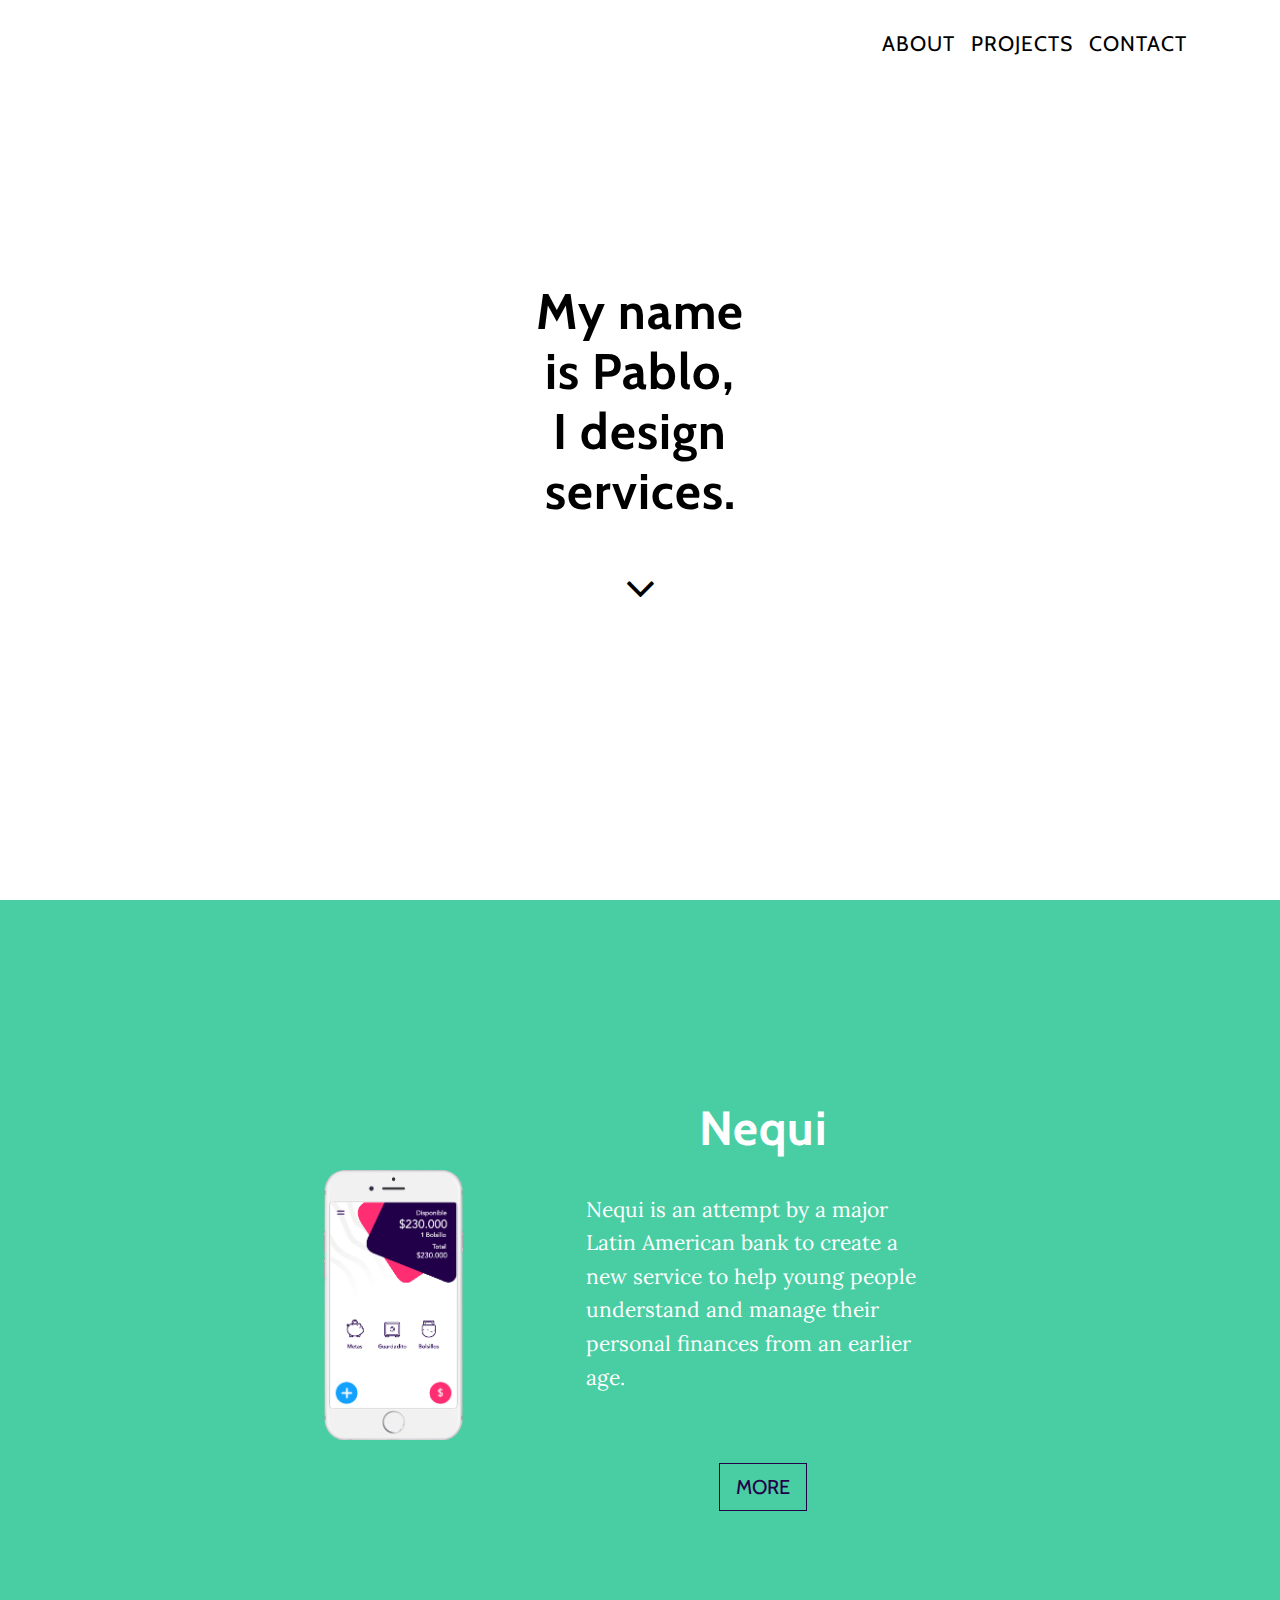
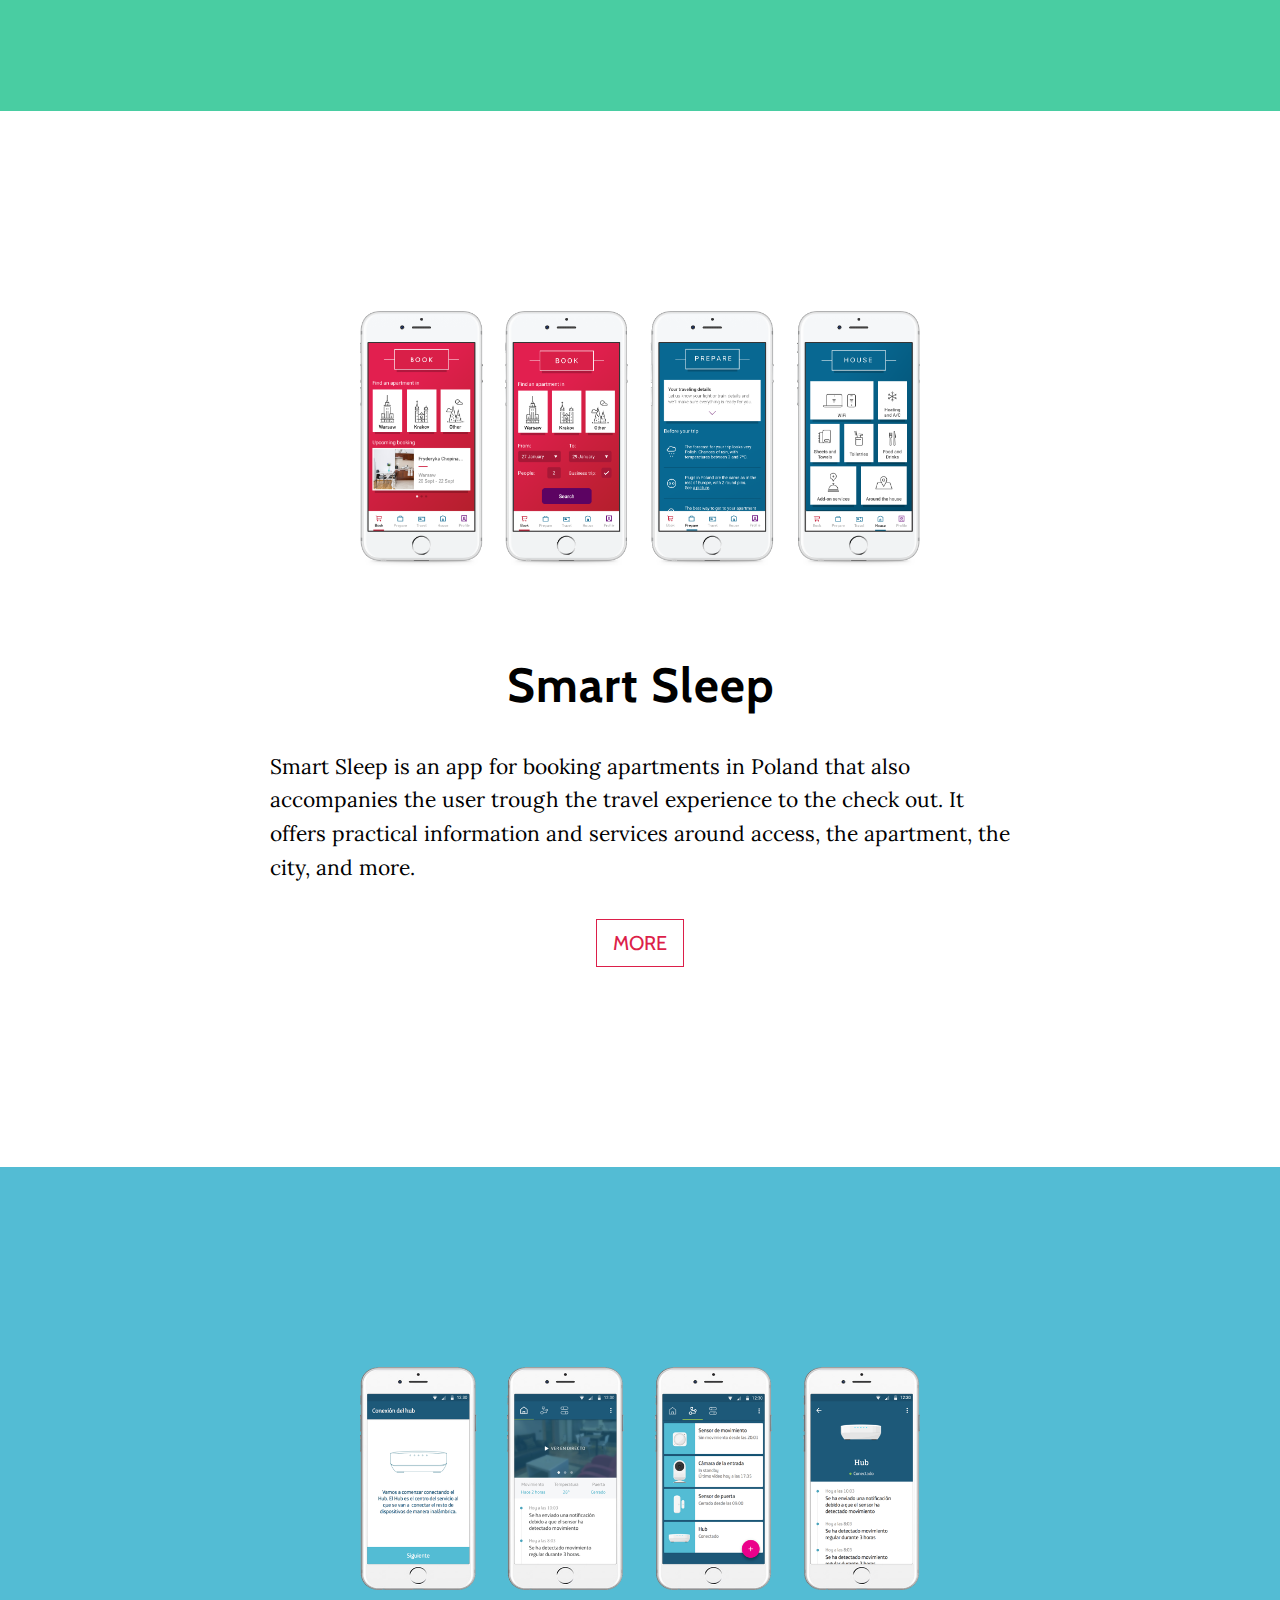
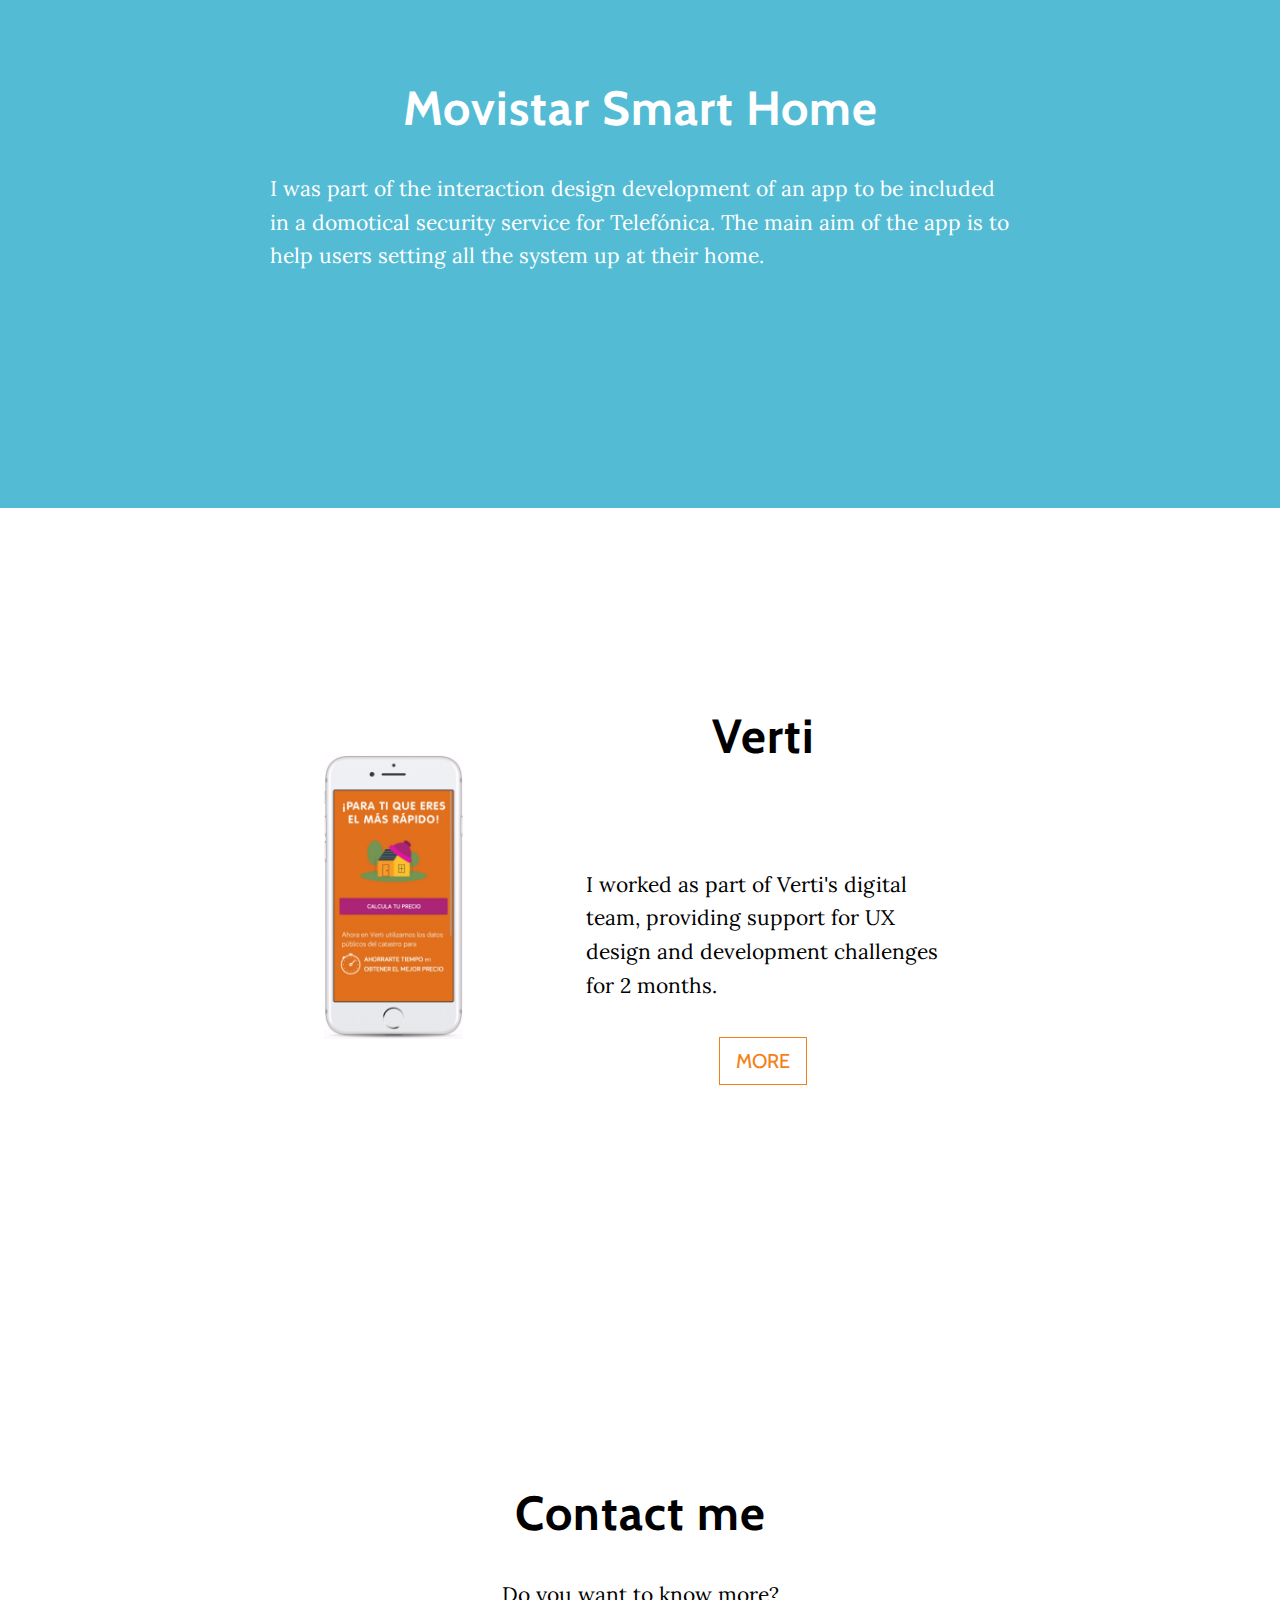
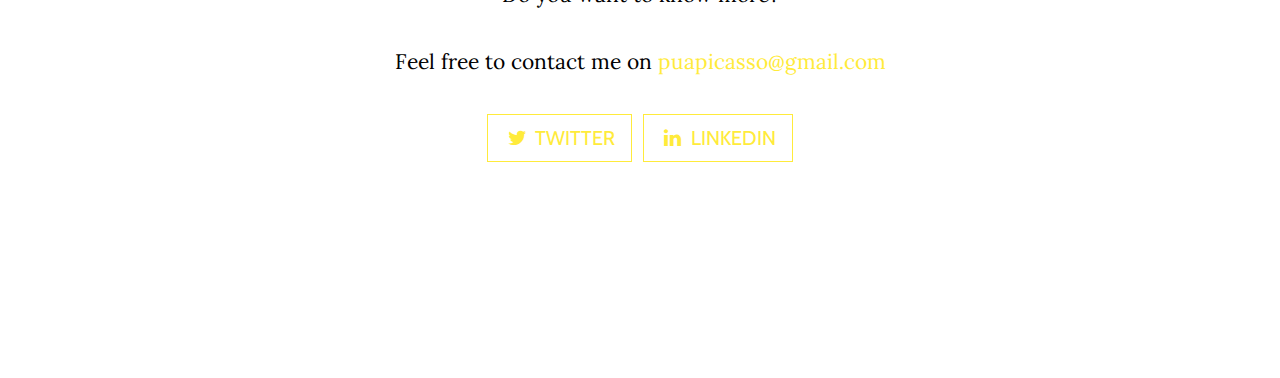
==== index.html @ 2edd3dab "changes" ====
<!DOCTYPE html>
<html lang="en">

<head>
    <meta charset="utf-8">
    <meta name="viewport" content="width=device-width, initial-scale=1, shrink-to-fit=no">
    <meta name="author" content="">
    <title>Pablo Alvarez Porfolio</title>
    <meta name="description" content="Ux designer based in London">
    <meta property="og:image" content="img/meeting-poland.jpg"/>
    <meta property="og:image:secure_url" content="img/meeting-poland.jpg" />
    <!-- <description>Ux designer based in London</description> -->
    <!-- Bootstrap core CSS -->
    <link href="vendor/bootstrap/css/bootstrap.min.css" rel="stylesheet">
    <!-- Custom fonts for this template -->
    <link href="vendor/font-awesome/css/font-awesome.min.css" rel="stylesheet" type="text/css">
    <link href="https://fonts.googleapis.com/css?family=Lora:400,700,400italic,700italic" rel="stylesheet" type="text/css">
    <link href='https://fonts.googleapis.com/css?family=Cabin:700' rel='stylesheet' type='text/css'>
    <!-- Custom styles for this template -->
    <link href="css/grayscale.css" rel="stylesheet">
</head>

<body id="page-top">
    <!-- Navigation -->
    <nav class="navbar navbar-expand-lg navbar-light" id="mainNav">
        <div class="container">
            <a class="navbar-brand js-scroll-trigger" href="#page-top"></a>
            <button class="navbar-toggler navbar-toggler-right non-focus-border" type="button" data-toggle="collapse" data-target="#navbarResponsive" aria-controls="navbarResponsive" aria-expanded="false" aria-label="Toggle navigation">
                <i class="fa fa-bars"></i>
            </button>
            <div class="collapse navbar-collapse" id="navbarResponsive">
                <ul class="navbar-nav ml-auto">
                    <li class="nav-item">
                        <a class="nav-link js-scroll-trigger" href="#intro">About</a>
                    </li>
                    <li class="nav-item">
                        <a class="nav-link js-scroll-trigger" href="#nequi">Projects</a>
                    </li>
                    <li class="nav-item">
                        <a class="nav-link js-scroll-trigger" href="#contact">Contact</a>
                    </li>
                </ul>
            </div>
        </div>
    </nav>
    <!-- Intro Header -->
    <header class="masthead" id="intro">
        <div class="intro-body">
            <div class="container">
                <div class="row pabloalvarez">
                    <h1 style="display: none">Pablo Alvarez Picasso</h1>
                    <img style="display: none" src="img/meeting-poland.jpg">
                    
                    
                    <div id="intro-text" class="col-lg-8 mx-auto">
                        <!-- <h4 class="brand-heading">Pablo Álvarez</h4> -->
                        <h1 class="intro-text">My name<br>is Pablo,<br>I design<br><span id="change-word">services</span>.</h1>
                        <a href="#nequi" class="btn non-focus-border js-scroll-trigger">
                <i class="fa fa-3x fa-angle-down animated btn-down btn-circle"></i>
              </a>
                    </div>
                </div>
            </div>
        </div>
    </header>
    <!-- About Section -->
    <!-- <section id="about" class="content-section text-center">
        <div class="container">
            <div class="row">
                <div class="col-lg-8 mx-auto">
                    <h2>About me</h2>
                    <p>I am a UX designer, in recent years I have been involved in service and digital design projects about money, insurance, healthcare among other aspects of peoples life.<br><br>I am currently looking for a design or research team to join.</p>
                </div>
            </div>
        </div>
    </section> -->
    
    <!-- Nequi Section -->
    <section id="nequi" class="project-section content-section text-center">
        <div class="container">
            <div class="col-lg-8 mx-auto">
                <div class="row">
                    <div id="section-gif" class="col-md-4">
                        <img src="img/nequi.gif" class="img-responsive img-home img-home-section2" width="100%">
                    </div>
                    <!-- <iframe width="560" height="315" src="https://www.youtube.com/embed/nKqCH7sW_gA" frameborder="0" allowfullscreen></iframe> -->
                    <div class="col-md-8">
                        <div id="section-text">
                            <h2>Nequi</h2>
                            <p>Nequi is an attempt by a major Latin American bank to create a new service to help young people understand and manage their personal finances from an earlier age.
                                <br>
                                <br>

                              </p>
                            <a href="/nequi.html" target="_self" class="btn btn-default nequi btn-lg">More</a>
                            <!-- <a href="http://wiprodigital.com/2017/05/11/interview-with-designit-nequi-a-unique-colombian-offering/" target="_blank" class="btn btn-default nequi btn-lg">More</a> -->
                            
                        </div>
                    </div>
                </div>
            </div>
        </div>
    </section>

    <!-- Poland Section -->
    <section id="white-section" class="project-section content-section text-center">
        <div class="container">
            <div class="col-lg-8 mx-auto">
                <!-- <iframe src="https://marvelapp.com/g4g81d?emb=1"  allowTransparency="true" frameborder="0"></iframe> -->
                <div class="row">
                    <div id="iphones" class="col-xs-12">
                        <img src="img/poland.png" class="img-responsive img-home img-home-section2" width="100%">
                    </div>
                    <div class="col-xs-12">
                        <div id="bth-text">
                            <h2>Smart Sleep</h2>
                            <p>Smart Sleep is an app for booking apartments in Poland that also accompanies the user trough the travel experience to the check out. It offers practical information and services around access, the apartment, the city, and more.<br></p>
                            <!-- <a href="http://startbootstrap.com/template-overviews/grayscale/" class="btn btn-default ballth btn-lg">More</a> -->
                            <a href="/smartsleep.html" target="_self" class="btn btn-default white-section btn-lg">More</a>
                        </div>
                    </div>
                </div>
            </div>
        </div>
    </section>

    <!-- Connected Home Section -->
    <section id="connected" class="project-section content-section text-center">
        <div class="container">
            <div class="col-lg-8 mx-auto">
                <!-- <iframe src="https://marvelapp.com/g4g81d?emb=1"  allowTransparency="true" frameborder="0"></iframe> -->
                <div class="row">
                    <div id="iphones" class="col-xs-12">
                        <img src="img/connected.png" class="img-responsive img-home img-home-section2" width="100%">
                    </div>
                    <div class="col-xs-12">
                        <div id="bth-text">
                            <h2>Movistar Smart Home</h2>
                            <p>I was part of the interaction design development of an app to be included in a domotical security service for Telefónica. The main aim of the app is to help users setting all the system up at their home.<br></p>
                            <!-- <a href="http://startbootstrap.com/template-overviews/grayscale/" class="btn btn-default ballth btn-lg">More</a> -->
                            <!-- <a href="/smarthome.html" target="_self" class="btn btn-default white-section btn-lg">More</a> -->
                        </div>
                    </div>
                </div>
            </div>
        </div>
    </section>

    
    
    <!-- Verti Section -->
    <section id="white-section" class="project-section content-section text-center">
        <div class="container">
            <div class="col-lg-8 mx-auto">
                <!-- <iframe src="https://marvelapp.com/g4g81d?emb=1"  allowTransparency="true" frameborder="0"></iframe> -->
                <div class="row">
                    <div id="section-gif" class="col-md-4">
                        <img src="img/verti.gif" class="img-responsive img-home img-home-section2" width="100%">
                    </div>
                    <div class="col-md-8">
                        <div id="section-text">
                            <h2>Verti</h2>
                            <p> 
                                <br>
                                <br>I worked as part of Verti's digital team, providing support for UX design and development challenges for 2 months.</p>
                            <a href="/verti.html" target="_self" class="btn btn-default btn-lg verti">More</a>
                        </div>
                    </div>
                </div>
            </div>
        </div>
    </section>

    <!-- BTH Section -->
    <!-- <section id="ballth" class="project-section content-section text-center">
        <div class="container">
            <div class="col-lg-8 mx-auto">
                <div class="row">
                    <div id="ipad" class="col-xs-12">
                        <img src="img/ipad.png" class="img-responsive img-home img-home-section2" width="100%">
                    </div>
                    <div class="col-xs-12">
                        <div id="bth-text">
                            <h2>Ball Theory</h2>
                            <p>Ball Theory is a basketball research community that focuses on the social and mental aspects and explores ways of engaging with new perspectives of the game.</p>
                            <a href="https://pabloalvarezpicasso.github.io/BallTheory/" target="_blank" class="btn btn-default ballth btn-lg">More</a>
                        </div>
                    </div>
                </div>
            </div>
        </div>
    </section> -->

    <!-- Contact Section -->
    <section id="contact" class="content-section text-center">
        <div class="container">
            <div class="row">
                <div class="col-lg-8 mx-auto">
                    <h2>Contact me</h2>
                    <p style="text-align: center">Do you want to know more?<br><br>Feel free to contact me on
                        <a href="mailto:puapicasso@gmail.com?Subject=Hello">puapicasso@gmail.com</a></p>
                    <ul class="list-inline banner-social-buttons">
                        <li class="list-inline-item">
                            <a href="https://twitter.com/puapicasso" class="btn btn-default btn-lg">
                  <i class="fa fa-twitter fa-fw"></i>
                  <span class="network-name">Twitter</span>
                </a>
                        </li>
                        <li class="list-inline-item">
                            <a href="https://www.linkedin.com/in/pabloalvarezpicasso/" class="btn btn-default btn-lg">
                  <i class="fa fa-linkedin fa-fw"></i>
                  <span class="network-name">Linkedin</span>
                </a>
                        </li>
                    </ul>
                </div>
            </div>
        </div>
    </section>
    <!-- Footer -->
    <!-- Bootstrap core JavaScript -->
    <script src="vendor/jquery/jquery.min.js"></script>
    <script src="vendor/bootstrap/js/bootstrap.bundle.min.js"></script>
    <!-- Plugin JavaScript -->
    <script src="vendor/jquery-easing/jquery.easing.min.js"></script>
    <!-- Custom scripts for this template -->
    <script src="js/grayscale.js"></script>
</body>

</html>
---- css/grayscale.css ----
/*!
 * Start Bootstrap - Grayscale v4.0.0-beta.2 (https://startbootstrap.com/template-overviews/grayscale)
 * Copyright 2013-2017 Start Bootstrap
 * Licensed under MIT (https://github.com/BlackrockDigital/startbootstrap-grayscale/blob/master/LICENSE)
 */
    /*index*/
    /*  a {
  -webkit-transition: all 0.2s ease-in-out;
  -moz-transition: all 0.2s ease-in-out;
  transition: all 0.2s ease-in-out;
  color: #ffeb3b; }
  a:focus, a:hover {
    text-decoration: none;
    color: #fbc02d; }
*/

    body {
        font-family: 'Lora', 'Helvetica Neue', Helvetica, Arial, sans-serif;
        position: relative;
        width: 100%;
        height: 100%;
        color: black;
        background-color: white;
        font-size: 21px;
    }

    html {
        width: 100%;
        height: 100%;
    }

    h1,
    h2,
    h3,
    h4,
    h5,
    h6 {
        font-family: 'Cabin', 'Helvetica Neue', Helvetica, Arial, sans-serif;
        font-weight: 700;
        margin: 0 0 35px;
        letter-spacing: 1px;
        /* text-transform: uppercase; */
    }

    h2 {
        font-size: 3rem;
    }
    h3 {
        font-size: 2.25rem;
    }

    p {
        font-size: 21px;
        line-height: 1.5;
        margin: 0 0 25px;
        text-align: left;
    }

    figcaption{
        font-size: 1rem;
    }

    @media (min-width: 768px) {
        p {
            font-size: 21px;
            line-height: 1.6;
            margin: 0 0 35px;
        }
    }

    a {
        -webkit-transition: all 0.2s ease-in-out;
        -moz-transition: all 0.2s ease-in-out;
        transition: all 0.2s ease-in-out;
        color: #ffeb3b;
    }

    a:focus,
    a:hover {
        text-decoration: underline;
        color: #ffeb3b;
    }

    #mainNav {
        overflow: hidden;
        position: fixed;
        width: 100%;
        z-index: 999;
        font-family: 'Cabin', 'Helvetica Neue', Helvetica, Arial, sans-serif;
        margin-bottom: 0;
        text-transform: uppercase;
        /* border-bottom: 1px solid rgba(255, 255, 255, 0.3); */
        background-color: white;
    }

    #mainNav .navbar-toggler {
        font-size: 14px;
        padding: 11px;
        color: black;
        border: none;
    }

    #mainNav .navbar-brand {
        font-weight: 700;
    }

    #mainNav a {
        color: black;
    }

    #mainNav .navbar-nav .nav-item {
        -webkit-transition: background 0.3s ease-in-out;
        -moz-transition: background 0.3s ease-in-out;
        transition: background 0.3s ease-in-out;
    }

    #mainNav .navbar-nav .nav-item:hover {
        color: fade(white, 80%);
        outline: none;
        background-color: transparent;
    }

    #mainNav .navbar-nav .nav-item:active,
    #mainNav .navbar-nav .nav-item:focus {
        outline: none;
        background-color: transparent;
    }

    @media (min-width: 992px) {
        #mainNav {
            padding-top: 20px;
            padding-bottom: 20px;
            -webkit-transition: background 0.3s ease-in-out, padding-top 0.3s ease-in-out, padding-bottom 0.3s;
            -moz-transition: background 0.3s ease-in-out, padding-top 0.3s ease-in-out, padding-bottom 0.3s;
            transition: background 0.3s ease-in-out, padding-top 0.3s ease-in-out, padding-bottom 0.3s;
            letter-spacing: 1px;
            border-bottom: none;
            background: white;
        }
        #mainNav.navbar-shrink {
            padding-top: 10px;
            padding-bottom: 10px;
            /* border-bottom: 1px solid rgba(255, 255, 255, 0.3); */
            background: white;
        }
        #mainNav .nav-link.active {
            outline: none;
            /* background-color: rgba(255, 255, 255, 0.3); */
            border-bottom: 6px solid rgba(255, 255, 255, 0.3);
            
        }
        /* #mainNav .nav-link.active:hover {
            color: white;
        } */
    }

    .masthead {
        display: table;
        width: 100%;
        height: auto;
        padding: 200px 0;
        text-align: center;
        color: black;
        /* background: url("../img/post-it-pablo.png") no-repeat bottom center scroll;
        -webkit-filter: grayscale(100%) ;
        filter:  grayscale(100%) ; */
        /* background-color: #1c1c1c; */
        -webkit-background-size: cover;
        -moz-background-size: cover;
        -o-background-size: cover;
        background-size: cover;
    }
    /* */

    .masthead .intro-body {
        display: table-cell;
        vertical-align: middle;
    }

    .masthead .intro-body .brand-heading {
        font-size: 50px;
    }

    .masthead .intro-body .intro-text {
        font-size: 18px;
    }

    @media (min-width: 768px) {
        .masthead {
            height: 100%;
            padding: 0;
        }
        .masthead .intro-body .brand-heading {
            font-size: 50px;
        }
        .masthead .intro-body .intro-text {
            font-size: 50px;
        }
    }



    .btn-down {
        color: black;
    }

    .btn-down:focus,
    .btn-down:hover {
        color: black;
        outline: none;
        /*background: rgba(255, 255, 255, 0.1);*/
    }

    .non-focus-border:focus,
    .non-focus-border:hover {
        outline: none;
        box-shadow: none;
    }
    /*home*/

    .pabloalvarez {
        margin-top: auto;
        margin-bottom: auto;
    }

    .content-section {
        padding-top: 150px;
        padding-bottom: 150px;
    }

    .project-section {
        z-index: 9999;
        color: white;
        /*background: url("../img/downloads-bg.jpg") no-repeat center center scroll;*/
        background-color: #fff;
        -webkit-background-size: cover;
        -moz-background-size: cover;
        -o-background-size: cover;
        background-size: cover;
    }



    /*nequi*/

    #nequi {
        background-color: #49cda2;
    }

    #section-gif {
        /*width: 30%;*/
        vertical-align: middle;
        margin-top: auto;
        margin-bottom: auto;
        padding-right: 6vh;
        padding-left: 6vh;
    }

    #section-gif .img {
        vertical-align: middle;
    }

    #section-text {
        /*    margin: 20px;*/
        vertical-align: middle;
        margin-top: auto;
        margin-bottom: auto;
        padding-right: 6vh;
        padding-left: 6vh;
    }
    /*verti*/

    #verti {
        background-color: #fff;
        color: #000;
    }
    /*white*/
    #white-section {
        background-color: #fff;
        color: #000;
    }
    /* ballth*/

    #ballth {
        background-color: #FAFAFA;
        color: #000;
    }

    #ipad {
        margin: 10vh;
        margin-top: 0;
        background: url("../img/bth.gif") no-repeat bottom center scroll;
        background-size: 82%;
        background-position: center;
        /*background top: -40px;*/
        /*background-color: #003366;*/
    }

    #iphones {
        margin: 10vh;
        margin-top: 0;
        /*  background-color: #003366;
*/
    }
    /*connected home*/

    #connected {
        background-color: #53BCD4;
        color: #fff;
    }

    @media (min-width: 992px) {
        .content-section {
            padding-top: 200px;
            padding-bottom: 200px;
        }
    }

    .btn {
        font-family: 'Cabin', 'Helvetica Neue', Helvetica, Arial, sans-serif;
        font-weight: 400;
        -webkit-transition: all 0.3s ease-in-out;
        -moz-transition: all 0.3s ease-in-out;
        transition: all 0.3s ease-in-out;
        text-transform: uppercase;
        border-radius: 0;
    }

    .btn-default {
        color: #ffeb3b;
        border: 1px solid #ffeb3b;
        background-color: transparent;
    }

    .btn-default:focus,
    .btn-default:hover {
        /*outline:0;*/
        outline: none;
        color: black;
        border: 1px solid #ffeb3b;
        /*outline: none;*/
        background-color: #ffeb3b;
    }
/************/
    .nequi {
        color: #210049;
        border: 1px solid #210049;
        background-color: #210049;
        background-color: transparent;
    }

    .nequi:focus,
    .nequi:hover {
        color: #49cda2;
        border: 1px solid #210049;
        /*outline: none;*/
        background-color: #210049;
        /*box-shadow: none;*/
    }
/************/
    .white-section {
        color: #DC1F4A;
        border: 1px solid #DC1F4A;
        background-color: #DC1F4A;
        background-color: transparent;
    }

    .white-section:focus,
    .white-section:hover {
        color: #fff;
        border: 1px solid #DC1F4A;
        /*outline: none;*/
        background-color: #DC1F4A;
        /*box-shadow: none;*/
    }
/************/
    .verti {
        color: #f57f17;
        border: 1px solid #f57f17;
        background-color: #f57f17;
        background-color: transparent;
    }

    .verti:focus,
    .verti:hover {
        color: #fff;
        border: 1px solid #f57f17;
        /*outline: none;*/
        background-color: #f57f17;
        /*box-shadow: none;*/
    }
/************/
    .ballth {
        color: #29B6F6;
        border: 1px solid #29B6F6;
        background-color: #29B6F6;
        background-color: transparent;
    }

    .ballth:focus,
    .ballth:hover {
        color: #fff;
        border: 1px solid #29B6F6;
        /*outline: none;*/
        background-color: #29B6F6;
        /*box-shadow: none;*/
    }



    iframe {
        margin: 40px;
    }

    ul.banner-social-buttons {
        margin-top: 0;
    }

    @media (max-width: 1199px) {
        ul.banner-social-buttons {
            margin-top: 15px;
        }
    }

    @media (max-width: 767px) {
        ul.banner-social-buttons li {
            display: block;
            margin-bottom: 20px;
            padding: 0;
        }
        ul.banner-social-buttons li:last-child {
            margin-bottom: 0;
        }
    }

    footer {
        padding: 50px 0;
    }

    footer p {
        font-size: 14px;
        margin: 0;
    }

     ::-moz-selection {
        background: #fcfcfc;
        background: rgba(255, 255, 255, 0.2);
        text-shadow: none;
    }

     ::selection {
        background: #fcfcfc;
        background: rgba(255, 255, 255, 0.2);
        text-shadow: none;
    }

    img::selection {
        background: transparent;
    }

    img::-moz-selection {
        background: transparent;
    }

    body {
        -webkit-tap-highlight-color: rgba(255, 255, 255, 0.2);
    }


    /*change-word*/
    /* #change-word {
        font-size: 30px;
    } */

    /* .pabloalvarez{
        width: 650px;
        text-align: left;
    } */
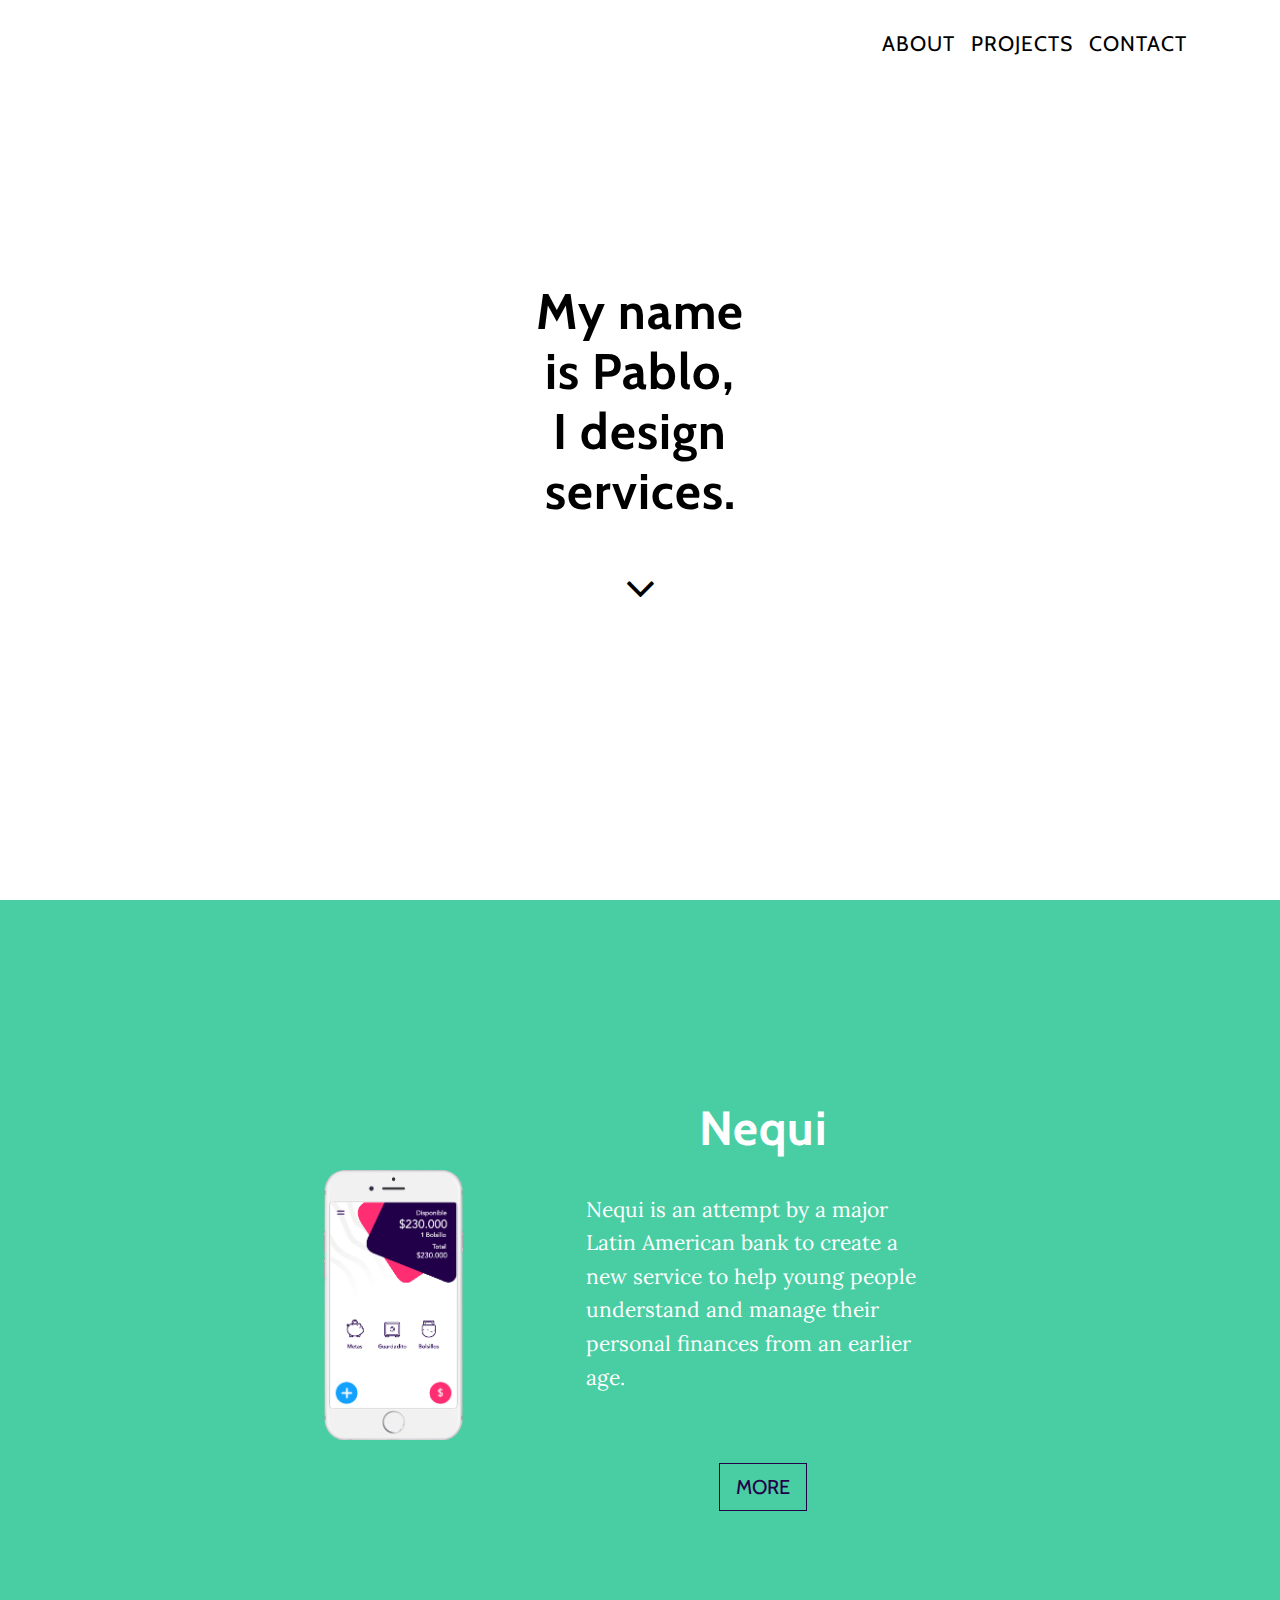
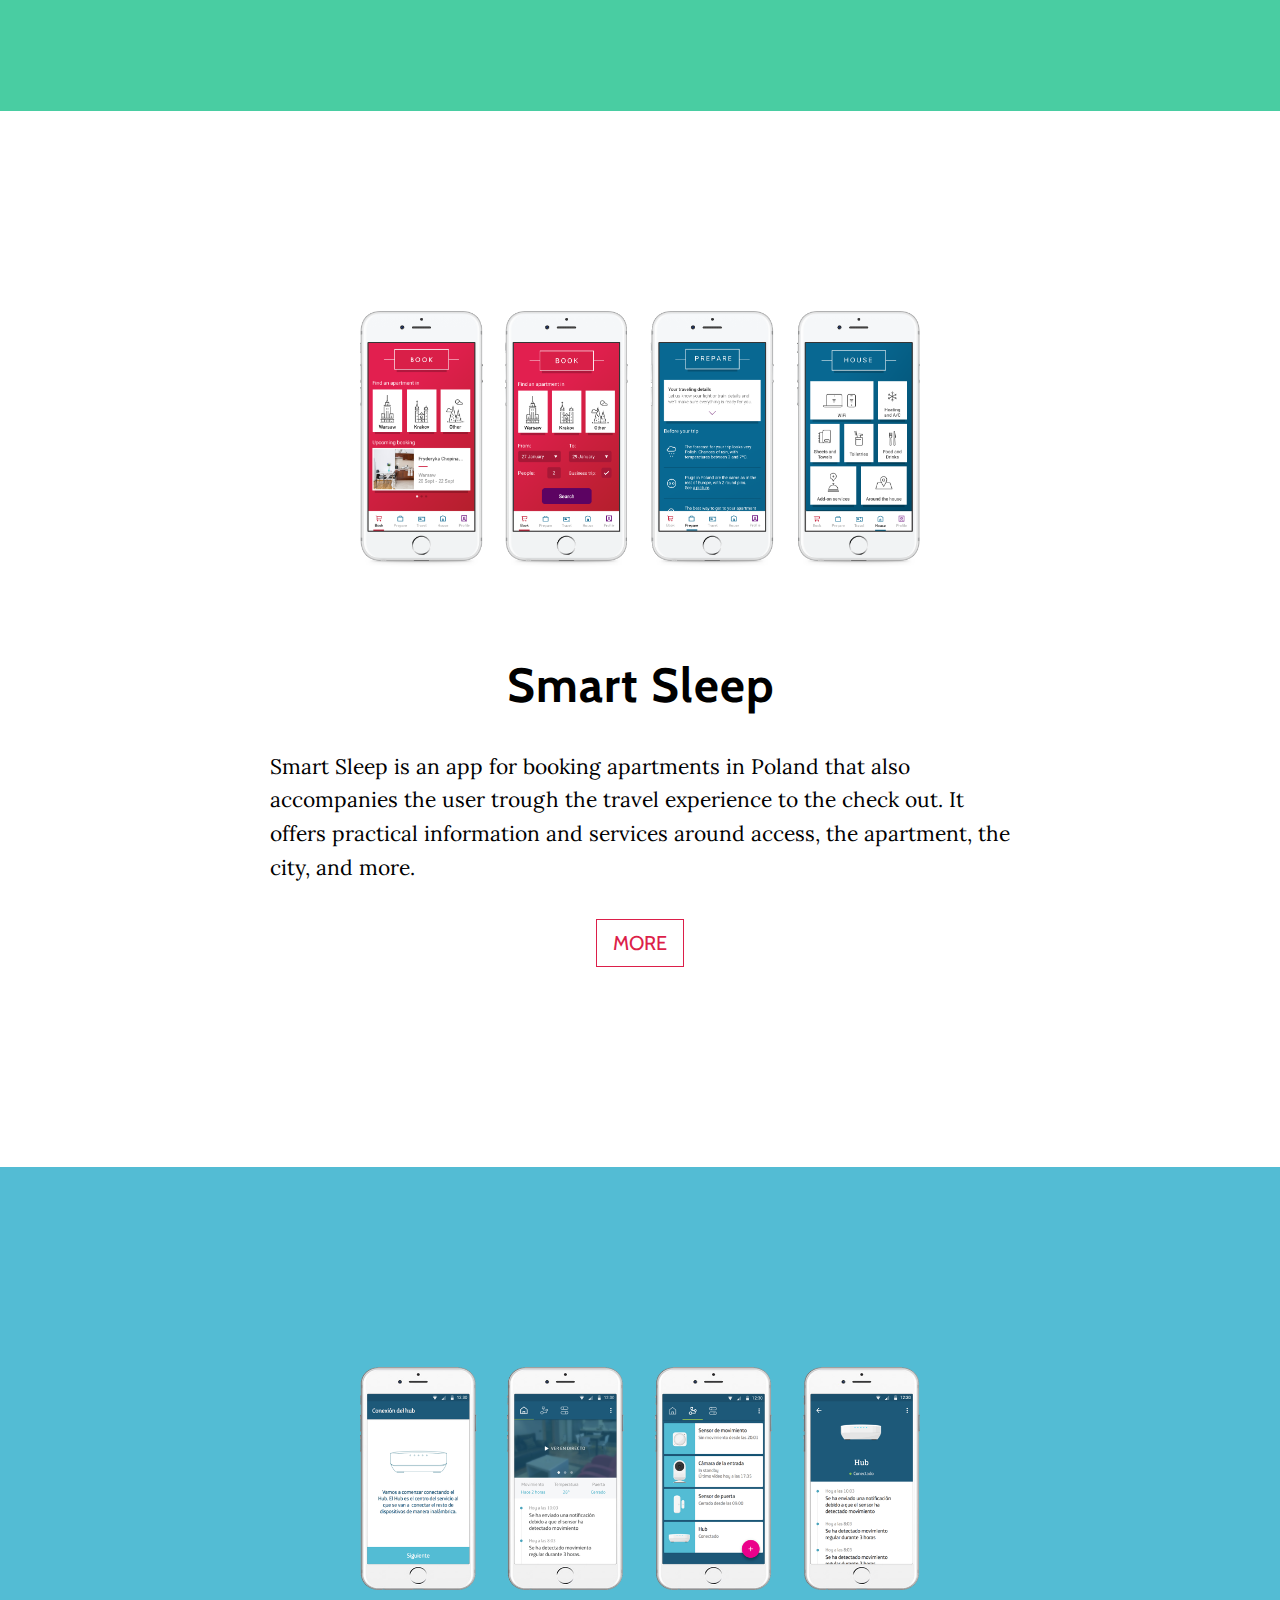
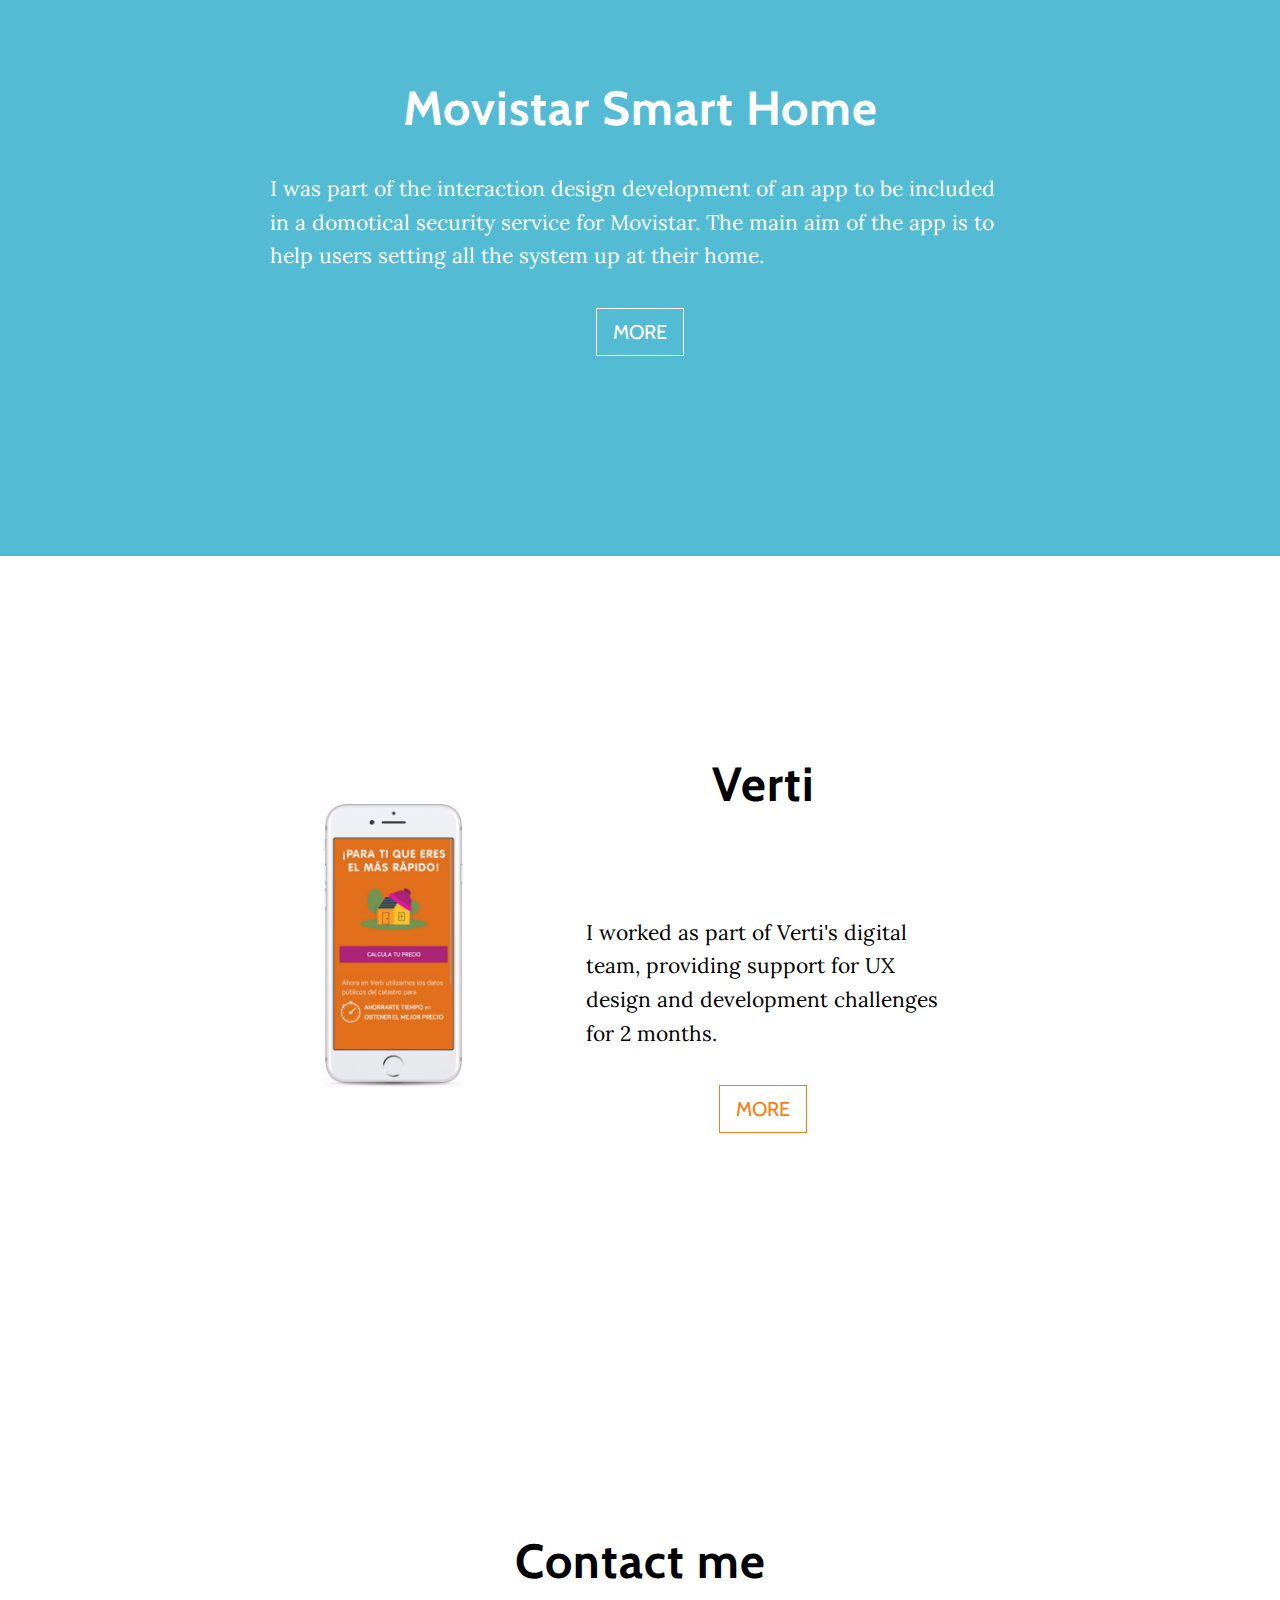
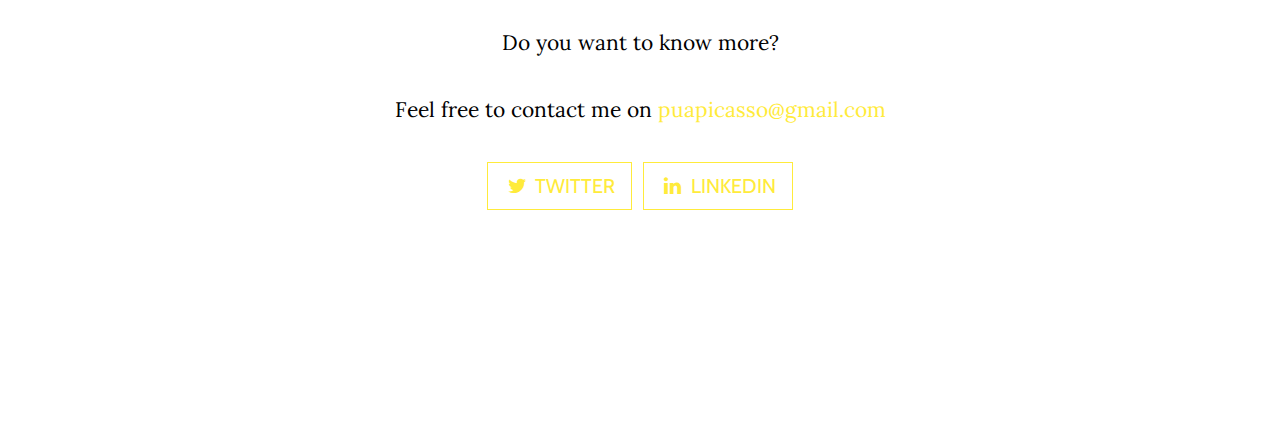
==== commit eb1389c7: "changes" ====
--- a/index.html
+++ b/index.html
@@ -136,9 +136,10 @@
                     <div class="col-xs-12">
                         <div id="bth-text">
                             <h2>Movistar Smart Home</h2>
-                            <p>I was part of the interaction design development of an app to be included in a domotical security service for Telefónica. The main aim of the app is to help users setting all the system up at their home.<br></p>
+                            <p>I was part of the interaction design development of an app to be included in a domotical security service for Movistar. The main aim of the app is to help users setting all the system up at their home.<br></p>
                             <!-- <a href="http://startbootstrap.com/template-overviews/grayscale/" class="btn btn-default ballth btn-lg">More</a> -->
                             <!-- <a href="/smarthome.html" target="_self" class="btn btn-default white-section btn-lg">More</a> -->
+                            <a href="/smarthome.html" target="_self" class="btn btn-default white-button btn-lg">More</a>
                         </div>
                     </div>
                 </div>
--- a/css/grayscale.css
+++ b/css/grayscale.css
@@ -373,6 +373,24 @@
         background-color: #DC1F4A;
         /*box-shadow: none;*/
     }
+
+
+    /************/
+    .white-button {
+        color: #fff;
+        border: 1px solid #fff;
+        background-color: #fff;
+        background-color: transparent;
+    }
+
+    .white-button:focus,
+    .white-button:hover {
+        color: #53BCD4;
+        border: 1px solid #fff;
+        /*outline: none;*/
+        background-color: #fff;
+        /*box-shadow: none;*/
+    }
 /************/
     .verti {
         color: #f57f17;
@@ -409,7 +427,7 @@
 
 
     iframe {
-        margin: 40px;
+        margin: 10px;
     }
 
     ul.banner-social-buttons {
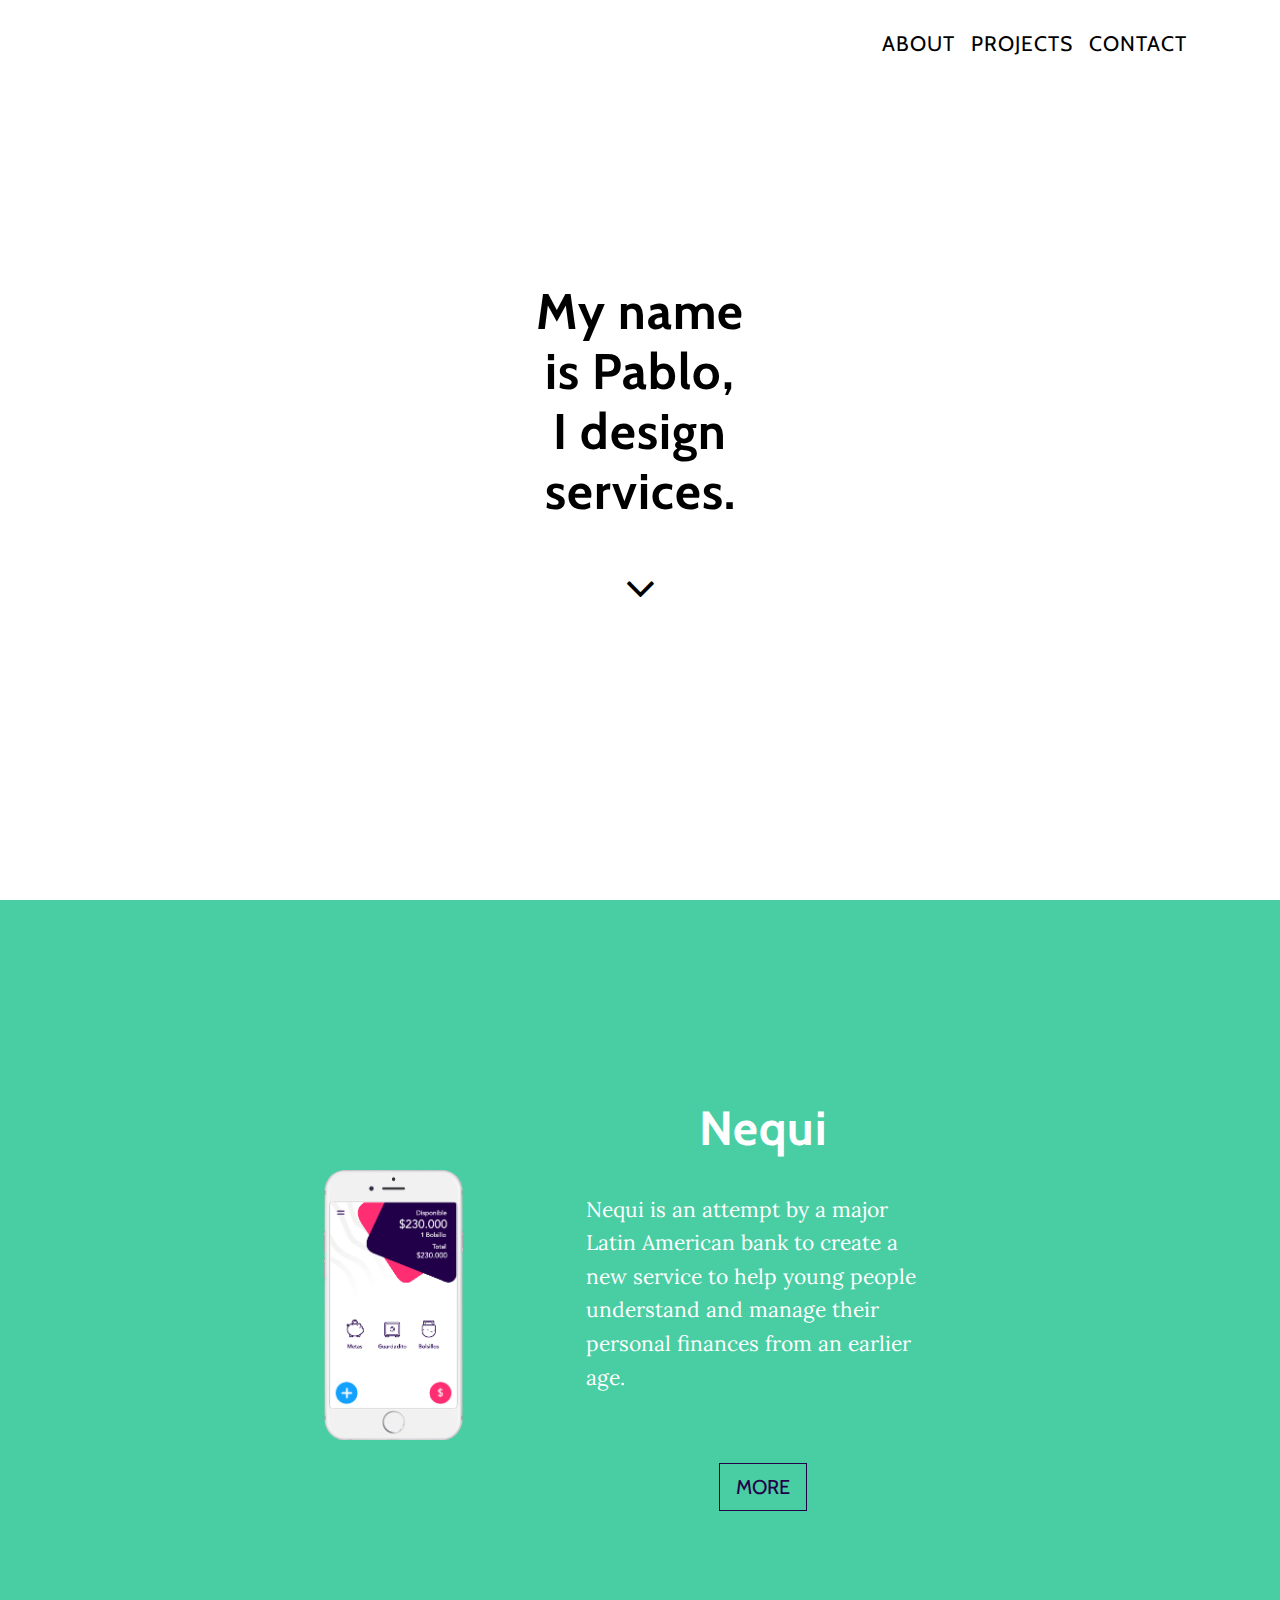
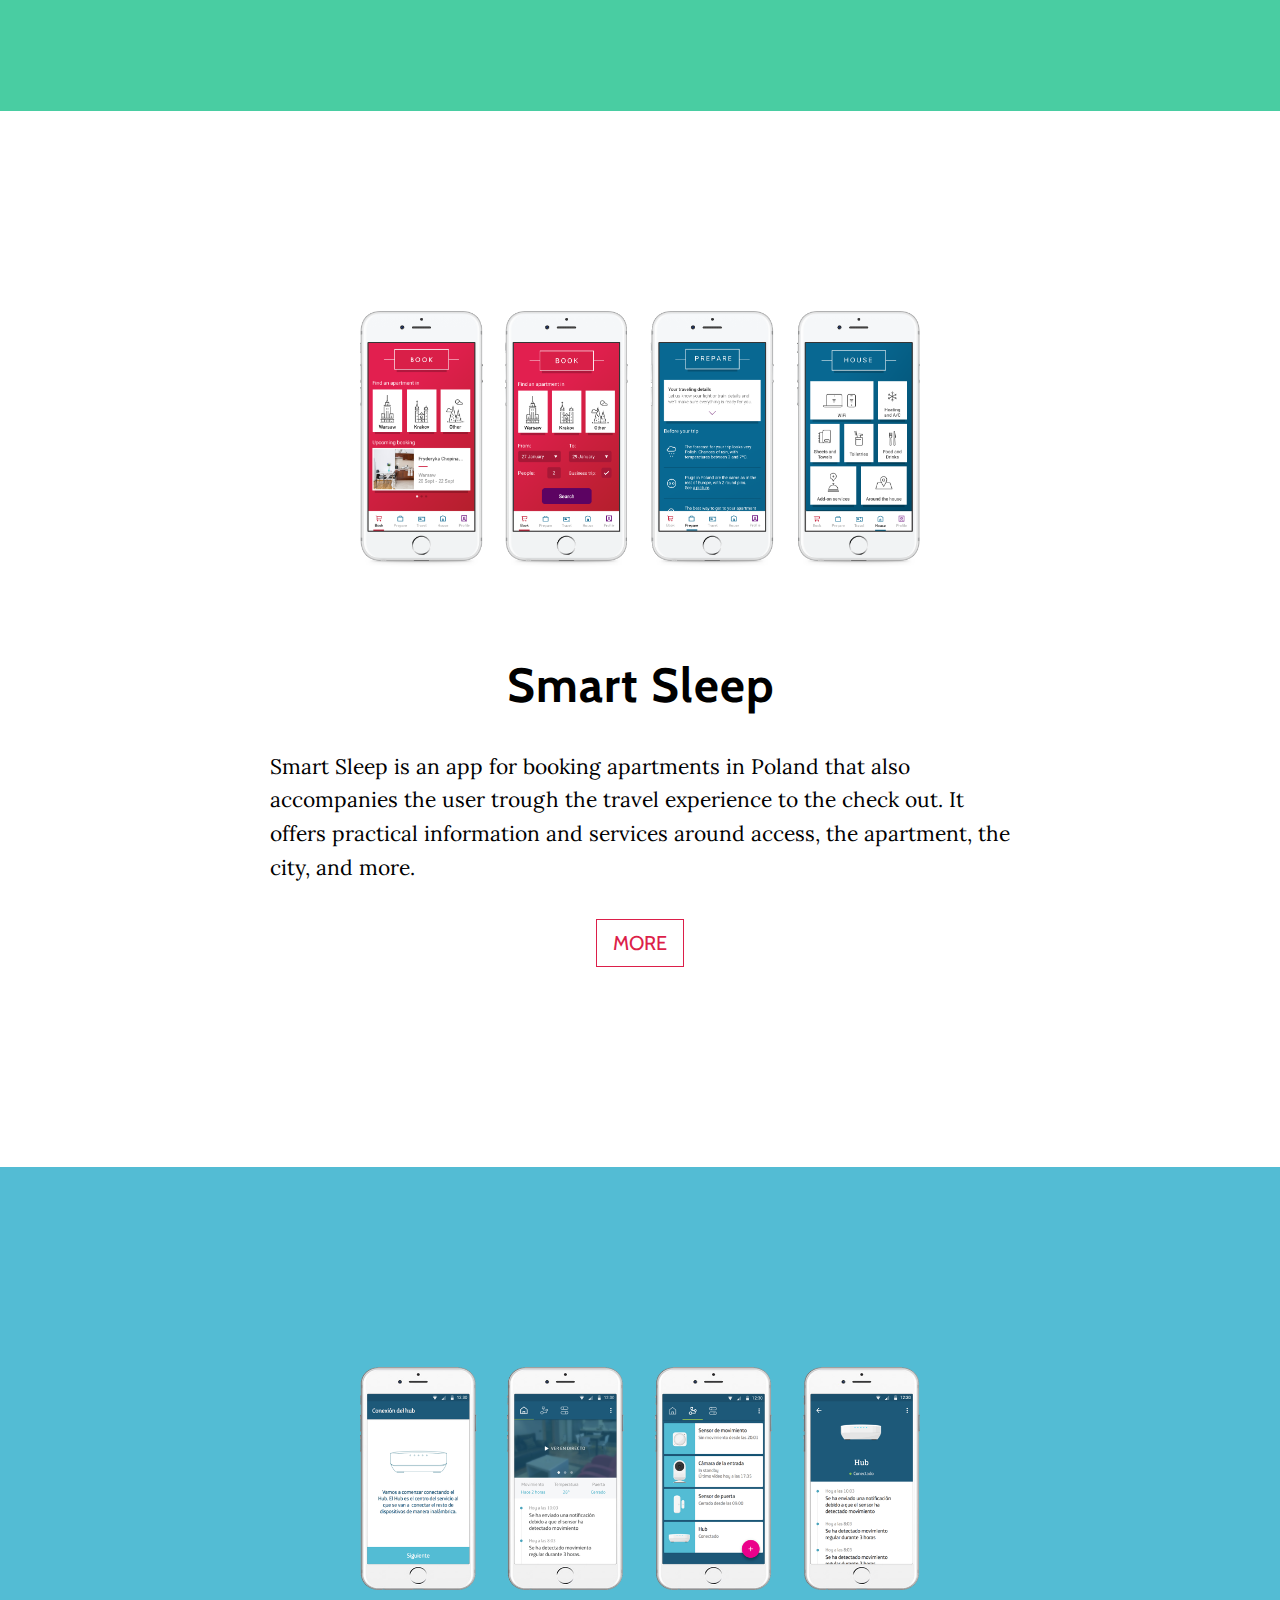
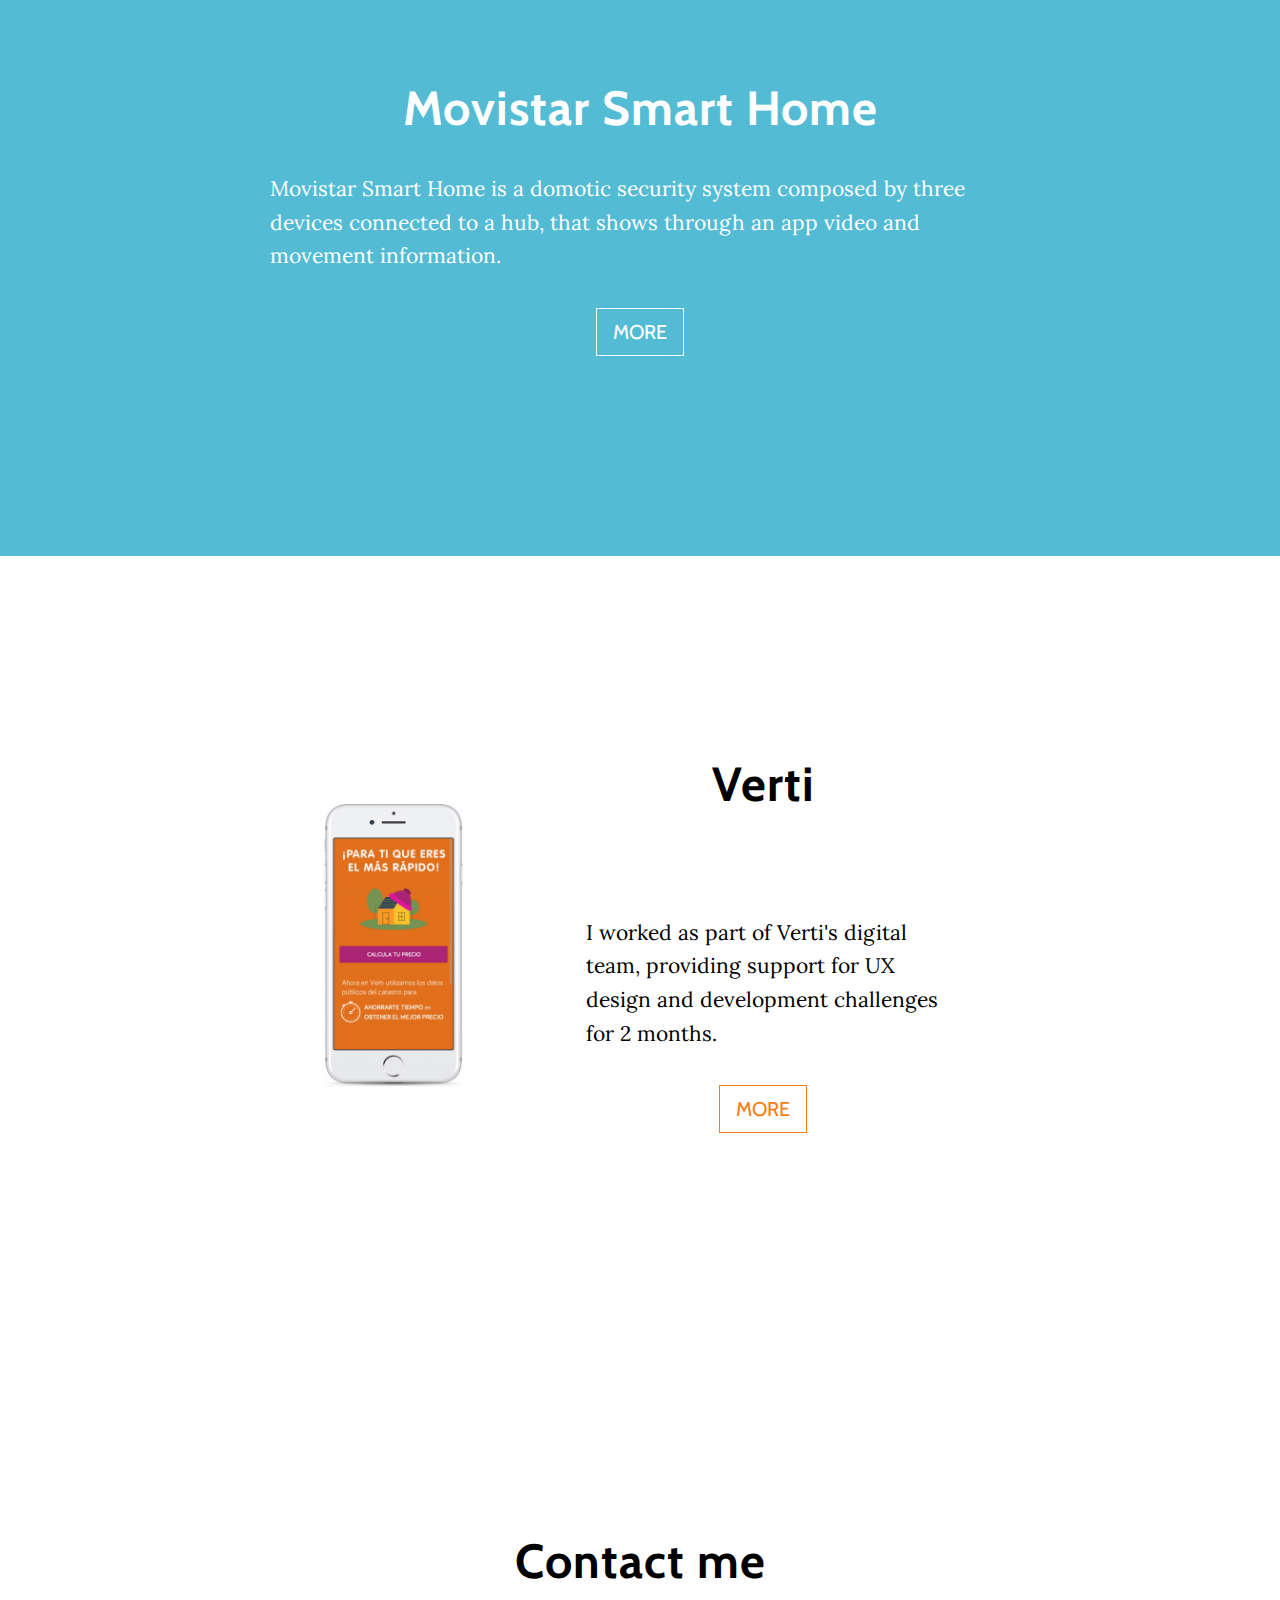
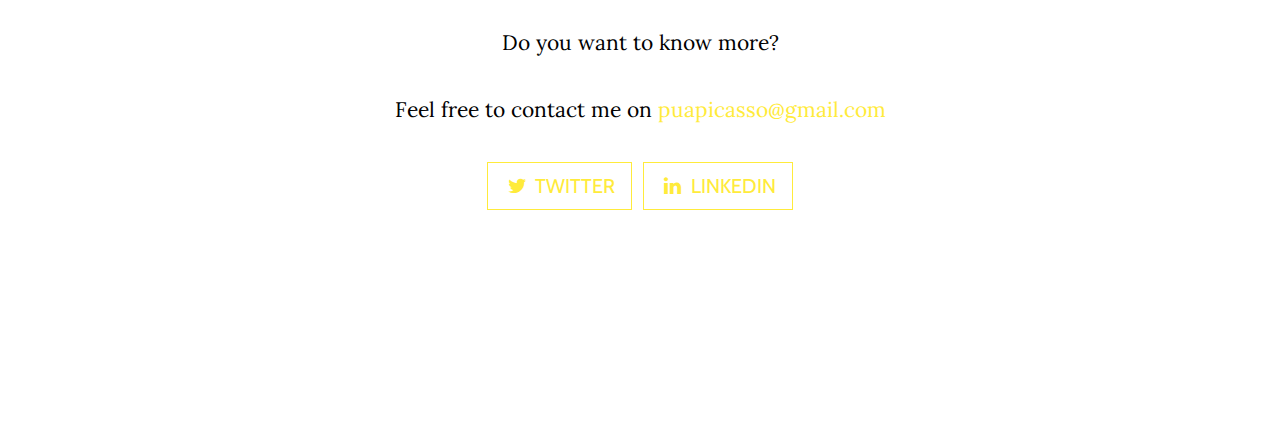
==== commit 5f09085d: "sh paragraph" ====
--- a/index.html
+++ b/index.html
@@ -136,7 +136,7 @@
                     <div class="col-xs-12">
                         <div id="bth-text">
                             <h2>Movistar Smart Home</h2>
-                            <p>I was part of the interaction design development of an app to be included in a domotical security service for Movistar. The main aim of the app is to help users setting all the system up at their home.<br></p>
+                            <p>Movistar Smart Home is a domotic security system composed by three devices connected to a hub, that shows through an app video and movement information.<br></p>
                             <!-- <a href="http://startbootstrap.com/template-overviews/grayscale/" class="btn btn-default ballth btn-lg">More</a> -->
                             <!-- <a href="/smarthome.html" target="_self" class="btn btn-default white-section btn-lg">More</a> -->
                             <a href="/smarthome.html" target="_self" class="btn btn-default white-button btn-lg">More</a>
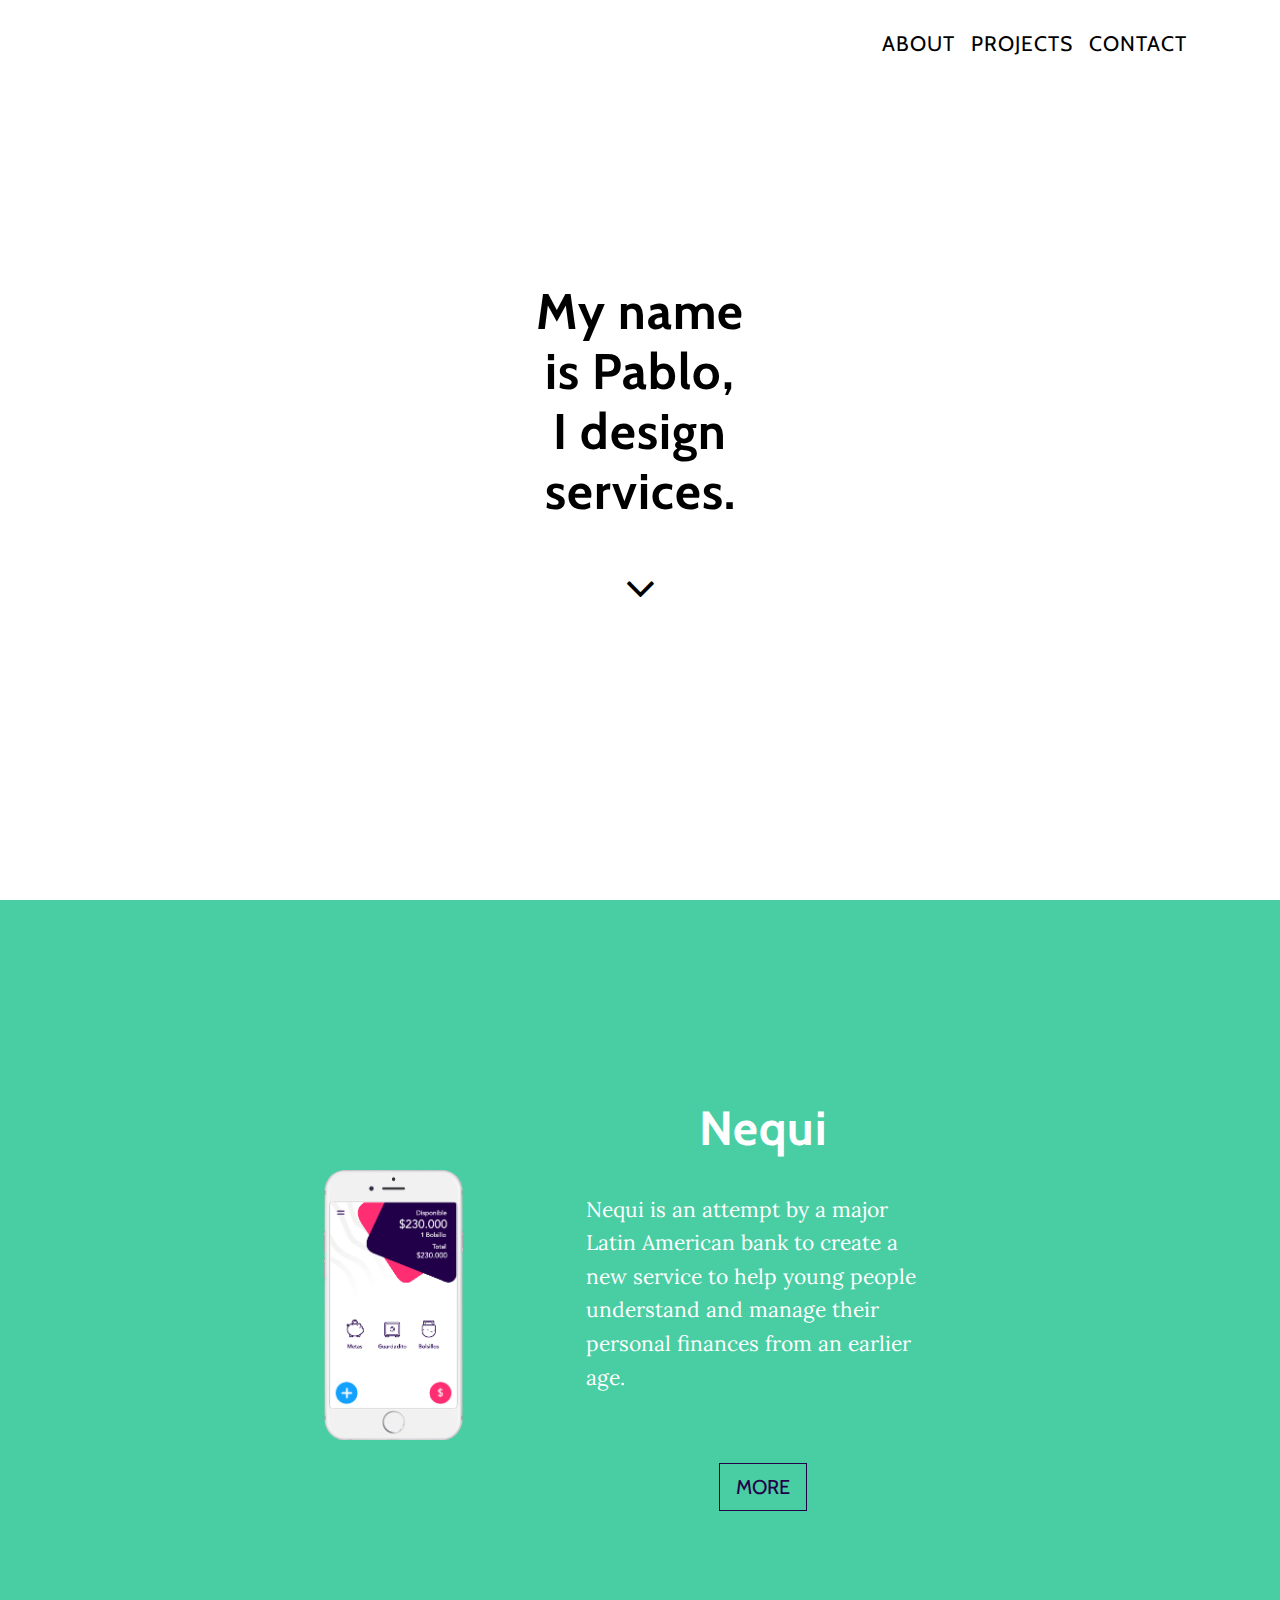
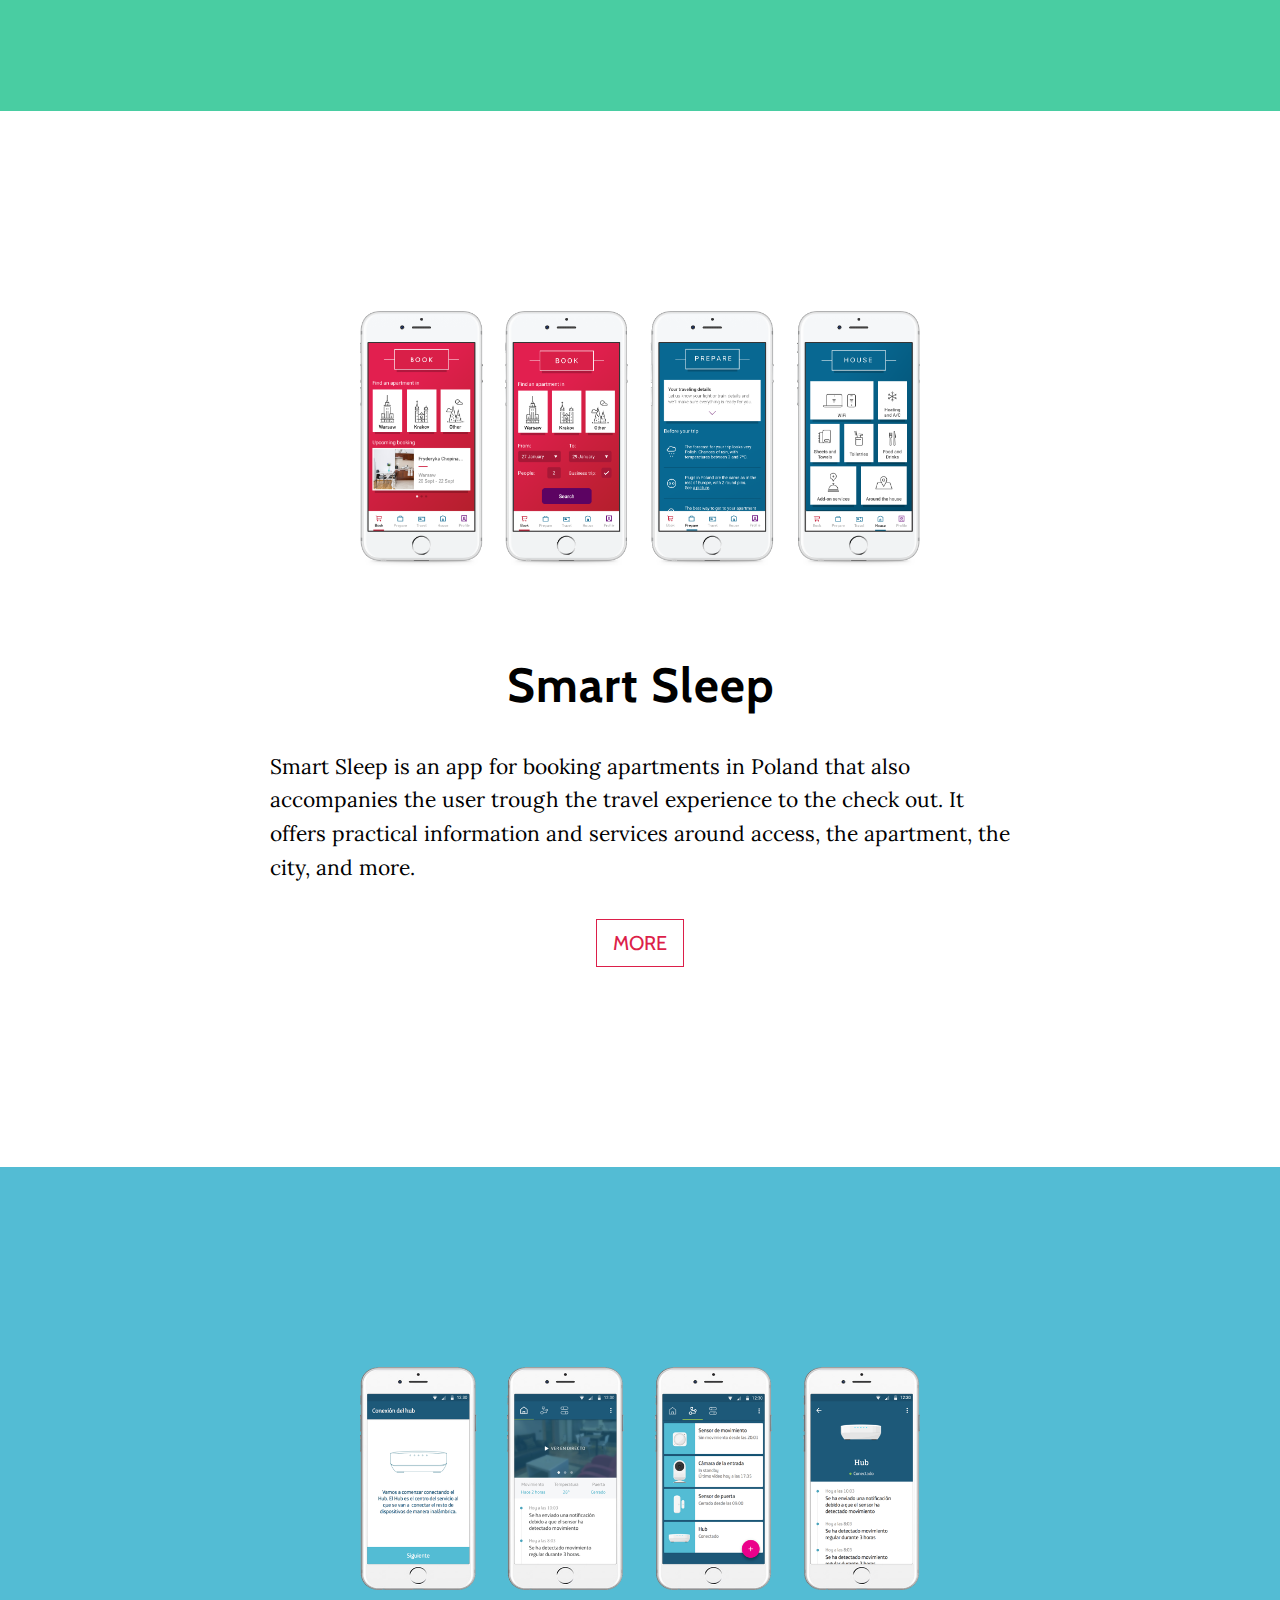
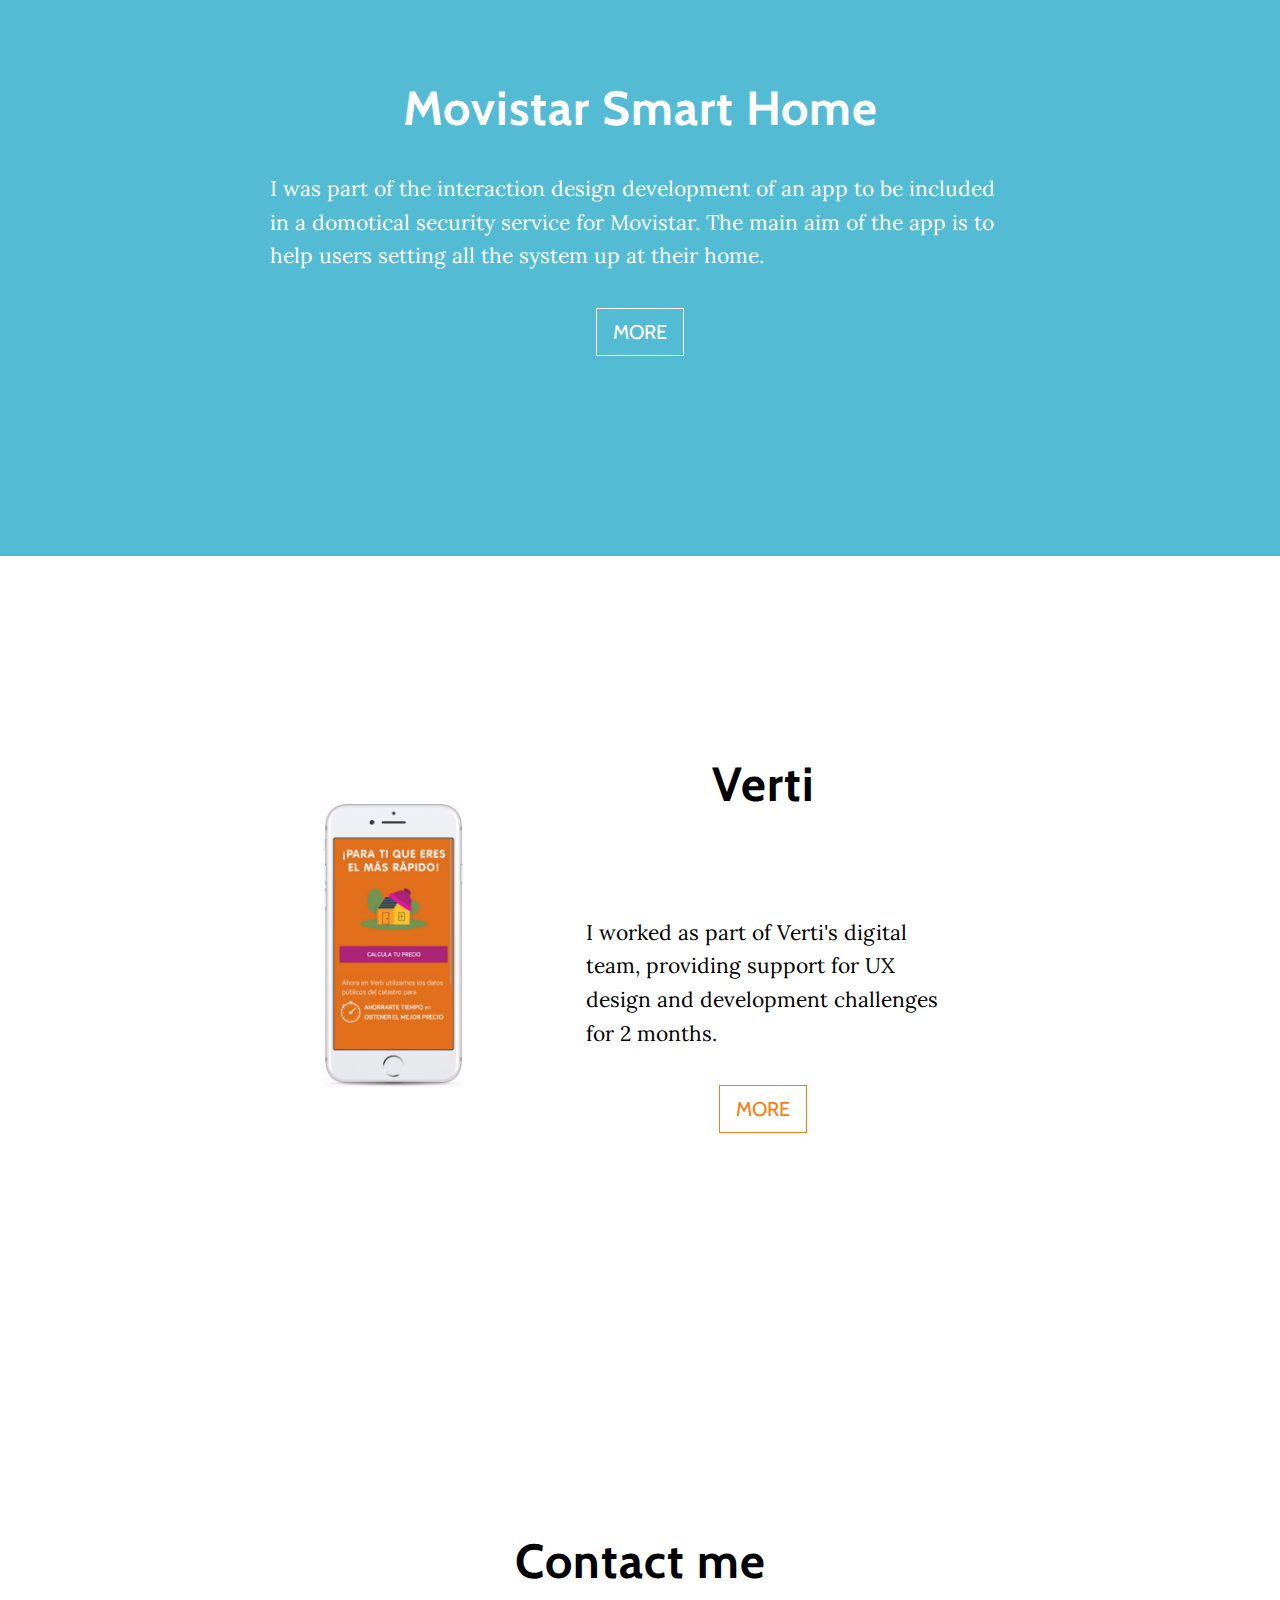
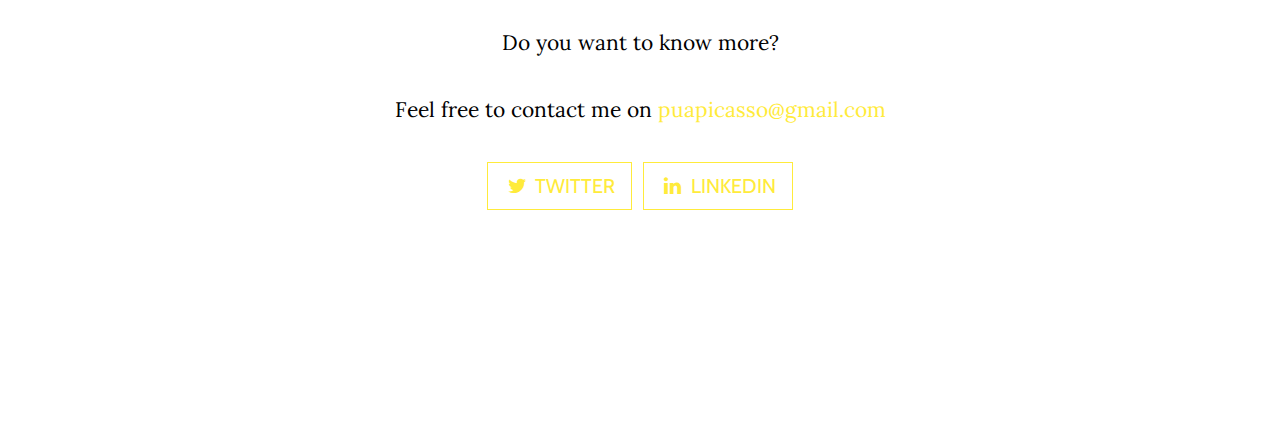
==== commit b7836783: "j" ====
--- a/index.html
+++ b/index.html
@@ -136,7 +136,7 @@
                     <div class="col-xs-12">
                         <div id="bth-text">
                             <h2>Movistar Smart Home</h2>
-                            <p>Movistar Smart Home is a domotic security system composed by three devices connected to a hub, that shows through an app video and movement information.<br></p>
+                            <p>I was part of the interaction design development of an app to be included in a domotical security service for Movistar. The main aim of the app is to help users setting all the system up at their home.<br></p>
                             <!-- <a href="http://startbootstrap.com/template-overviews/grayscale/" class="btn btn-default ballth btn-lg">More</a> -->
                             <!-- <a href="/smarthome.html" target="_self" class="btn btn-default white-section btn-lg">More</a> -->
                             <a href="/smarthome.html" target="_self" class="btn btn-default white-button btn-lg">More</a>
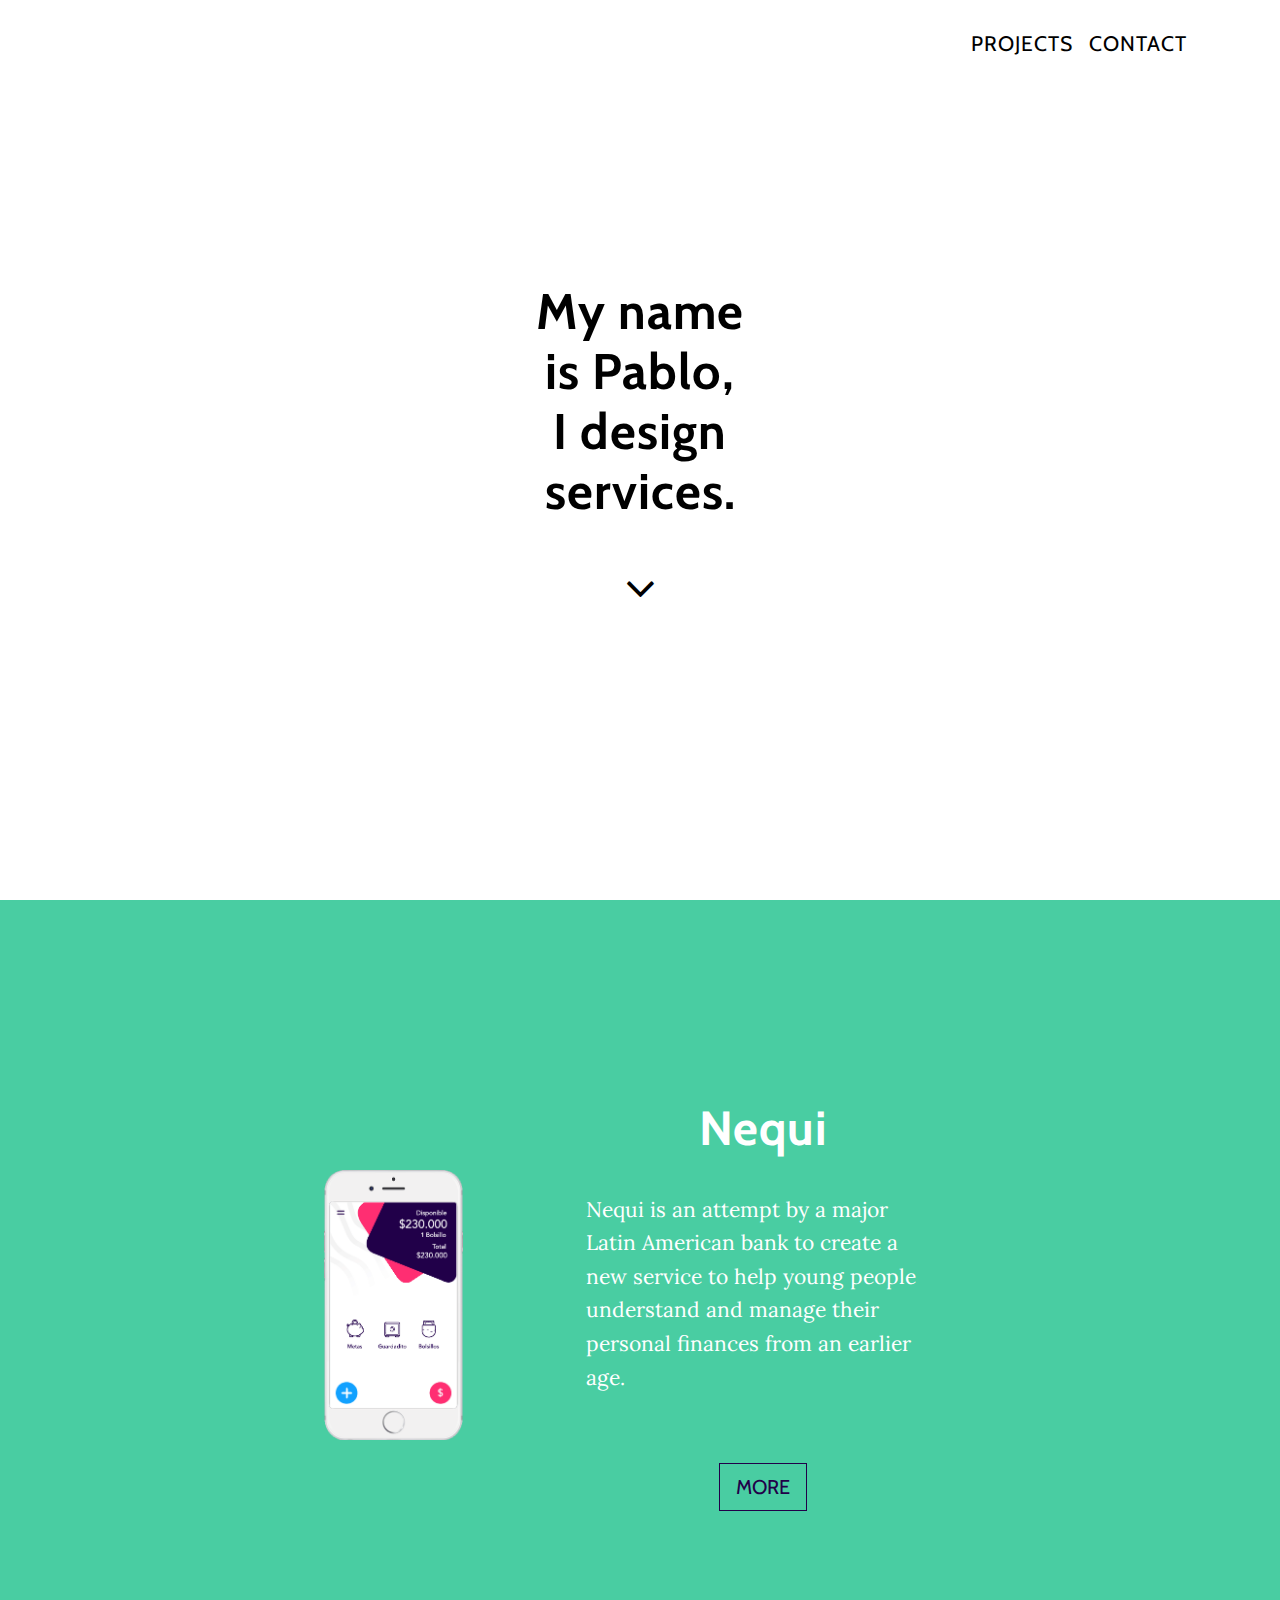
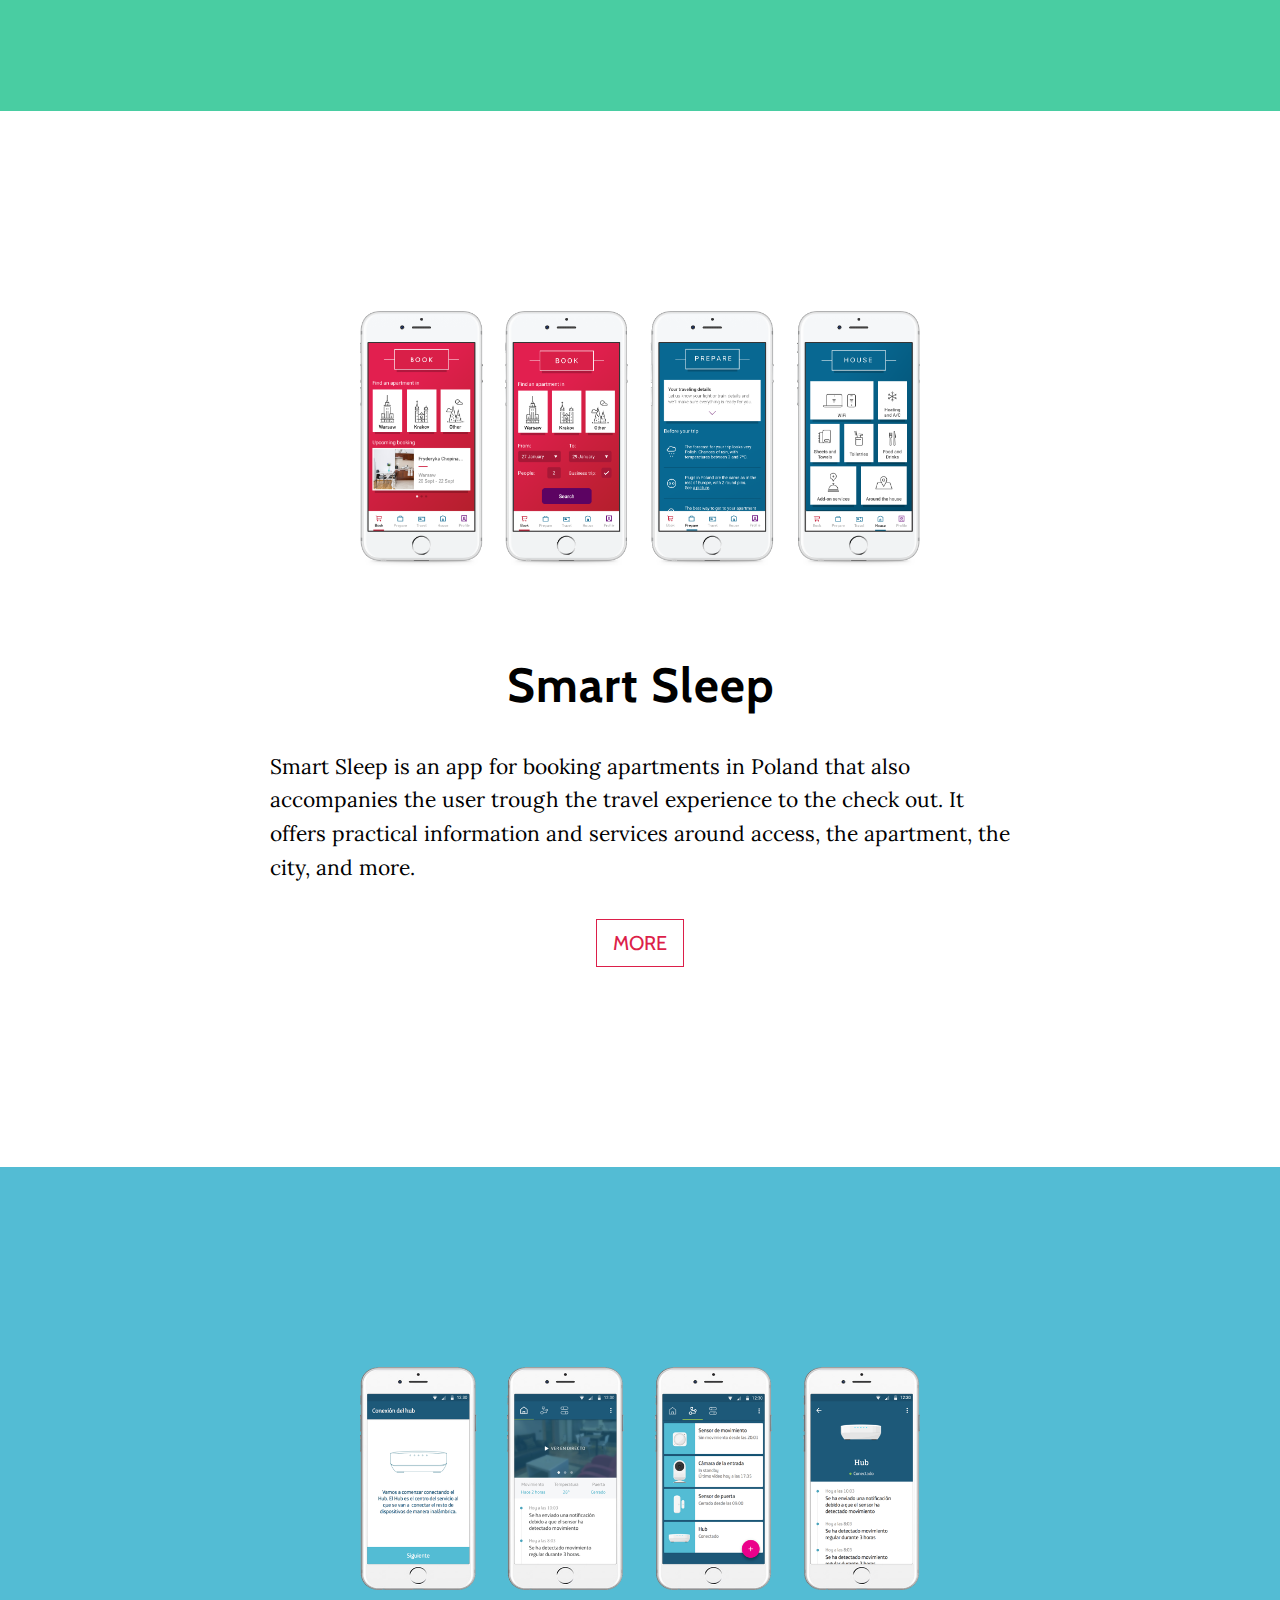
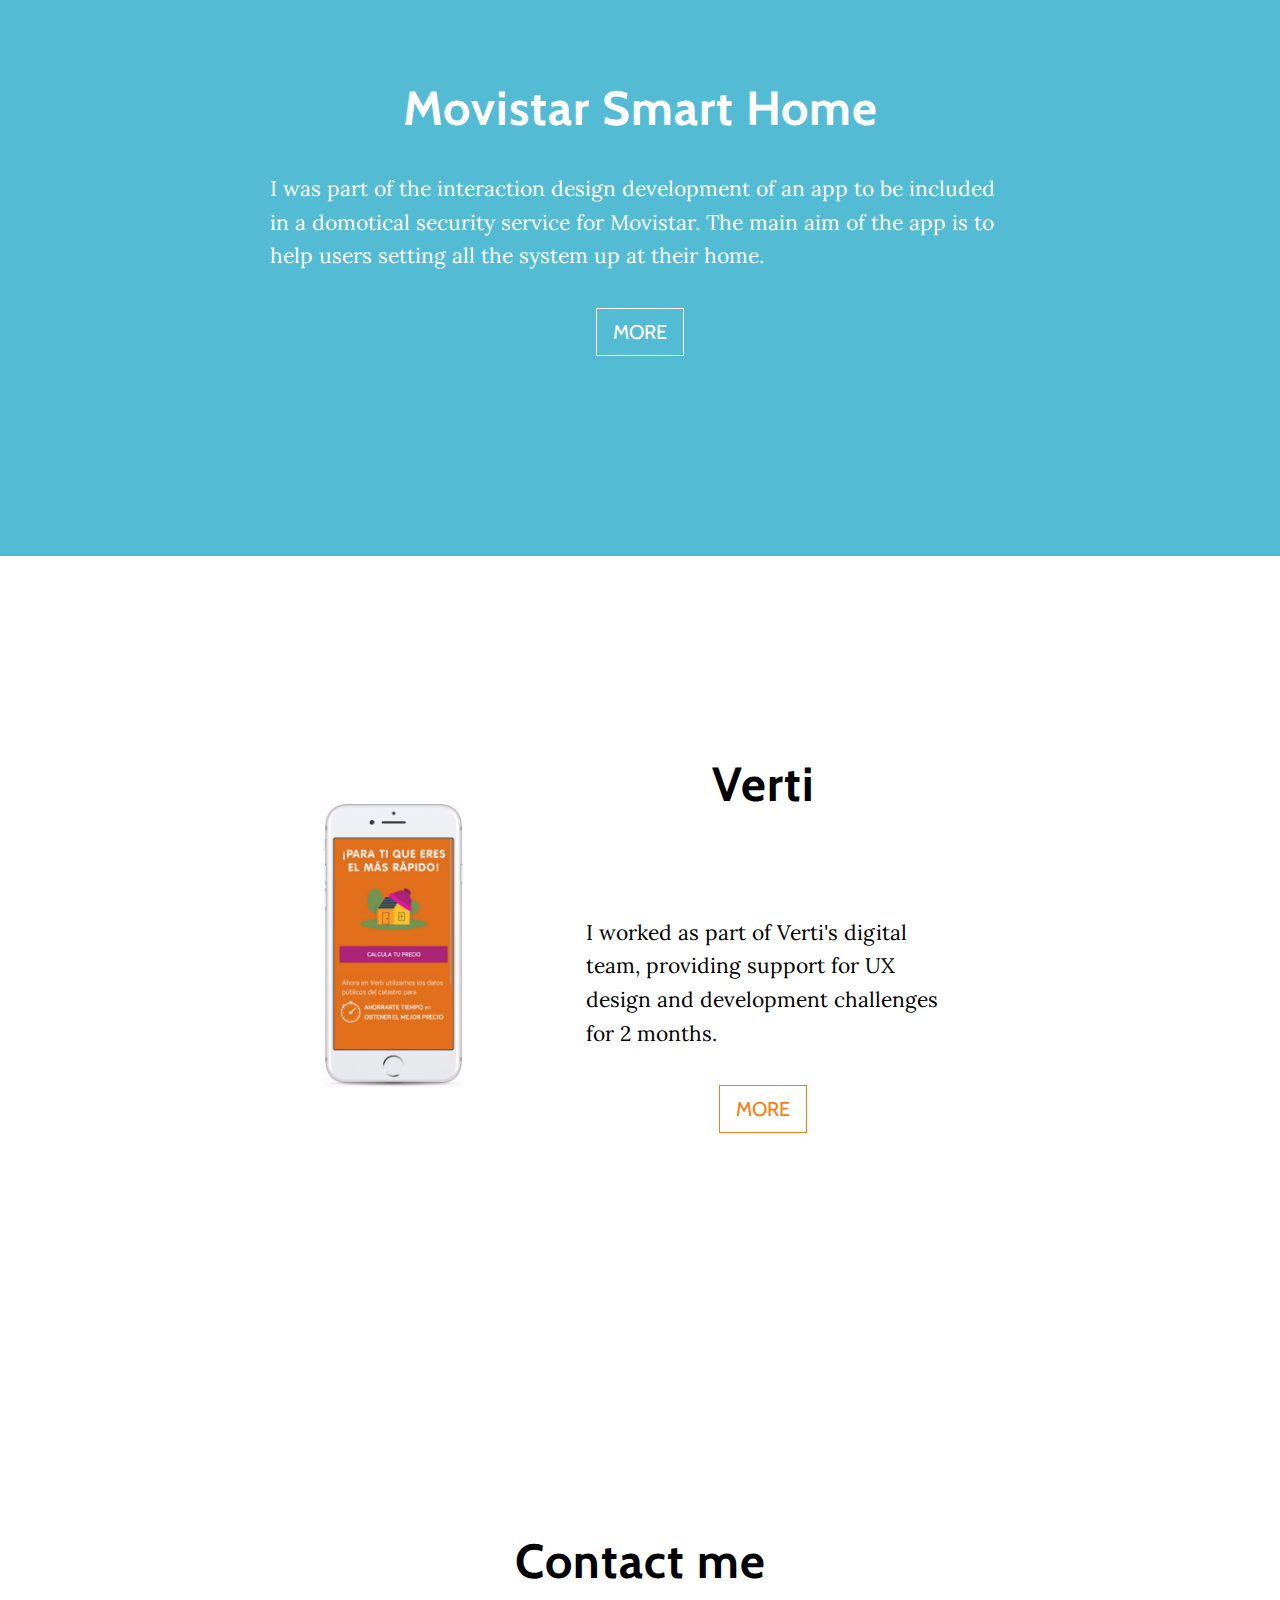
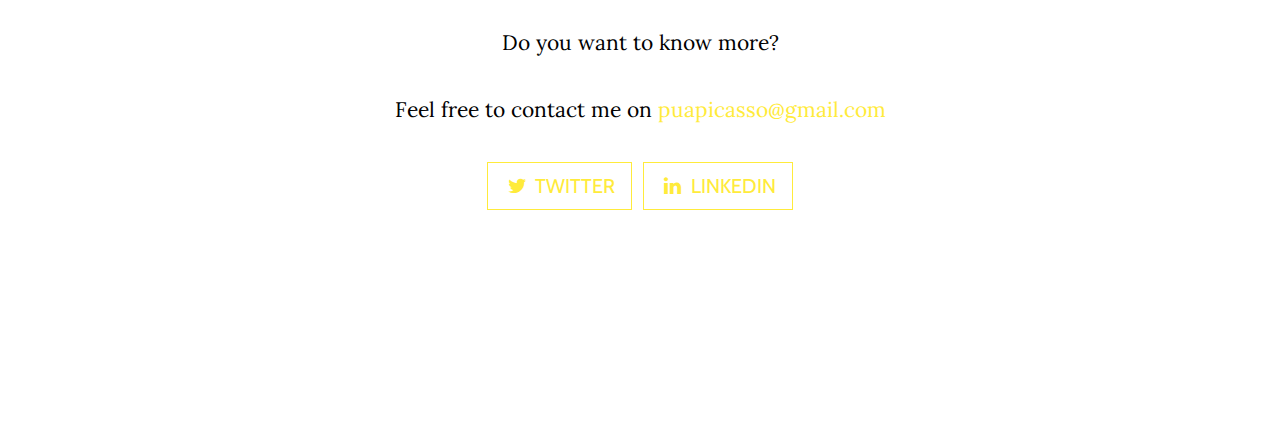
==== commit e1115ff4: "Add back button" ====
--- a/index.html
+++ b/index.html
@@ -1,67 +1,94 @@
 <!DOCTYPE html>
 <html lang="en">
-
-<head>
-    <meta charset="utf-8">
-    <meta name="viewport" content="width=device-width, initial-scale=1, shrink-to-fit=no">
-    <meta name="author" content="">
+  <head>
+    <meta charset="utf-8" />
+    <meta
+      name="viewport"
+      content="width=device-width, initial-scale=1, shrink-to-fit=no"
+    />
+    <meta name="author" content="" />
     <title>Pablo Alvarez Porfolio</title>
-    <meta name="description" content="Ux designer based in London">
-    <meta property="og:image" content="img/meeting-poland.jpg"/>
+    <meta name="description" content="Ux designer based in London" />
+    <meta property="og:image" content="img/meeting-poland.jpg" />
     <meta property="og:image:secure_url" content="img/meeting-poland.jpg" />
     <!-- <description>Ux designer based in London</description> -->
     <!-- Bootstrap core CSS -->
-    <link href="vendor/bootstrap/css/bootstrap.min.css" rel="stylesheet">
+    <link href="vendor/bootstrap/css/bootstrap.min.css" rel="stylesheet" />
     <!-- Custom fonts for this template -->
-    <link href="vendor/font-awesome/css/font-awesome.min.css" rel="stylesheet" type="text/css">
-    <link href="https://fonts.googleapis.com/css?family=Lora:400,700,400italic,700italic" rel="stylesheet" type="text/css">
-    <link href='https://fonts.googleapis.com/css?family=Cabin:700' rel='stylesheet' type='text/css'>
+    <link
+      href="vendor/font-awesome/css/font-awesome.min.css"
+      rel="stylesheet"
+      type="text/css"
+    />
+    <link
+      href="https://fonts.googleapis.com/css?family=Lora:400,700,400italic,700italic"
+      rel="stylesheet"
+      type="text/css"
+    />
+    <link
+      href="https://fonts.googleapis.com/css?family=Cabin:700"
+      rel="stylesheet"
+      type="text/css"
+    />
     <!-- Custom styles for this template -->
-    <link href="css/grayscale.css" rel="stylesheet">
-</head>
-
-<body id="page-top">
+    <link href="css/grayscale.css" rel="stylesheet" />
+  </head>
+
+  <body id="page-top">
     <!-- Navigation -->
     <nav class="navbar navbar-expand-lg navbar-light" id="mainNav">
-        <div class="container">
-            <a class="navbar-brand js-scroll-trigger" href="#page-top"></a>
-            <button class="navbar-toggler navbar-toggler-right non-focus-border" type="button" data-toggle="collapse" data-target="#navbarResponsive" aria-controls="navbarResponsive" aria-expanded="false" aria-label="Toggle navigation">
-                <i class="fa fa-bars"></i>
-            </button>
-            <div class="collapse navbar-collapse" id="navbarResponsive">
-                <ul class="navbar-nav ml-auto">
-                    <li class="nav-item">
-                        <a class="nav-link js-scroll-trigger" href="#intro">About</a>
-                    </li>
-                    <li class="nav-item">
-                        <a class="nav-link js-scroll-trigger" href="#nequi">Projects</a>
-                    </li>
-                    <li class="nav-item">
-                        <a class="nav-link js-scroll-trigger" href="#contact">Contact</a>
-                    </li>
-                </ul>
-            </div>
-        </div>
+      <div class="container">
+        <a class="navbar-brand js-scroll-trigger" href="#page-top"></a>
+        <button
+          class="navbar-toggler navbar-toggler-right non-focus-border"
+          type="button"
+          data-toggle="collapse"
+          data-target="#navbarResponsive"
+          aria-controls="navbarResponsive"
+          aria-expanded="false"
+          aria-label="Toggle navigation"
+        >
+          <i class="fa fa-bars"></i>
+        </button>
+        <div class="collapse navbar-collapse" id="navbarResponsive">
+          <ul class="navbar-nav ml-auto">
+            <!-- <li class="nav-item">
+              <a class="nav-link js-scroll-trigger" href="#intro">About</a>
+            </li> -->
+            <li class="nav-item">
+              <a class="nav-link js-scroll-trigger" href="#nequi">Projects</a>
+            </li>
+            <li class="nav-item">
+              <a class="nav-link js-scroll-trigger" href="#contact">Contact</a>
+            </li>
+          </ul>
+        </div>
+      </div>
     </nav>
     <!-- Intro Header -->
     <header class="masthead" id="intro">
-        <div class="intro-body">
-            <div class="container">
-                <div class="row pabloalvarez">
-                    <h1 style="display: none">Pablo Alvarez Picasso</h1>
-                    <img style="display: none" src="img/meeting-poland.jpg">
-                    
-                    
-                    <div id="intro-text" class="col-lg-8 mx-auto">
-                        <!-- <h4 class="brand-heading">Pablo Álvarez</h4> -->
-                        <h1 class="intro-text">My name<br>is Pablo,<br>I design<br><span id="change-word">services</span>.</h1>
-                        <a href="#nequi" class="btn non-focus-border js-scroll-trigger">
-                <i class="fa fa-3x fa-angle-down animated btn-down btn-circle"></i>
+      <div class="intro-body">
+        <div class="container">
+          <div class="row pabloalvarez">
+            <h1 style="display: none">Pablo Alvarez Picasso</h1>
+            <img style="display: none" src="img/meeting-poland.jpg" />
+
+            <div id="intro-text" class="col-lg-8 mx-auto">
+              <!-- <h4 class="brand-heading">Pablo Álvarez</h4> -->
+              <h1 class="intro-text">
+                My name<br />is Pablo,<br />I design<br /><span id="change-word"
+                  >services</span
+                >.
+              </h1>
+              <a href="#nequi" class="btn non-focus-border js-scroll-trigger">
+                <i
+                  class="fa fa-3x fa-angle-down animated btn-down btn-circle"
+                ></i>
               </a>
-                    </div>
-                </div>
-            </div>
-        </div>
+            </div>
+          </div>
+        </div>
+      </div>
     </header>
     <!-- About Section -->
     <!-- <section id="about" class="content-section text-center">
@@ -74,102 +101,155 @@
             </div>
         </div>
     </section> -->
-    
+
     <!-- Nequi Section -->
     <section id="nequi" class="project-section content-section text-center">
-        <div class="container">
-            <div class="col-lg-8 mx-auto">
-                <div class="row">
-                    <div id="section-gif" class="col-md-4">
-                        <img src="img/nequi.gif" class="img-responsive img-home img-home-section2" width="100%">
-                    </div>
-                    <!-- <iframe width="560" height="315" src="https://www.youtube.com/embed/nKqCH7sW_gA" frameborder="0" allowfullscreen></iframe> -->
-                    <div class="col-md-8">
-                        <div id="section-text">
-                            <h2>Nequi</h2>
-                            <p>Nequi is an attempt by a major Latin American bank to create a new service to help young people understand and manage their personal finances from an earlier age.
-                                <br>
-                                <br>
-
-                              </p>
-                            <a href="/nequi.html" target="_self" class="btn btn-default nequi btn-lg">More</a>
-                            <!-- <a href="http://wiprodigital.com/2017/05/11/interview-with-designit-nequi-a-unique-colombian-offering/" target="_blank" class="btn btn-default nequi btn-lg">More</a> -->
-                            
-                        </div>
-                    </div>
-                </div>
-            </div>
-        </div>
+      <div class="container">
+        <div class="col-lg-8 mx-auto">
+          <div class="row">
+            <div id="section-gif" class="col-md-4">
+              <img
+                src="img/nequi.gif"
+                class="img-responsive img-home img-home-section2"
+                width="100%"
+              />
+            </div>
+            <!-- <iframe width="560" height="315" src="https://www.youtube.com/embed/nKqCH7sW_gA" frameborder="0" allowfullscreen></iframe> -->
+            <div class="col-md-8">
+              <div id="section-text">
+                <h2>Nequi</h2>
+                <p>
+                  Nequi is an attempt by a major Latin American bank to create a
+                  new service to help young people understand and manage their
+                  personal finances from an earlier age.
+                  <br />
+                  <br />
+                </p>
+                <a
+                  href="/nequi.html"
+                  target="_self"
+                  class="btn btn-default nequi btn-lg"
+                  >More</a
+                >
+                <!-- <a href="http://wiprodigital.com/2017/05/11/interview-with-designit-nequi-a-unique-colombian-offering/" target="_blank" class="btn btn-default nequi btn-lg">More</a> -->
+              </div>
+            </div>
+          </div>
+        </div>
+      </div>
     </section>
 
     <!-- Poland Section -->
-    <section id="white-section" class="project-section content-section text-center">
-        <div class="container">
-            <div class="col-lg-8 mx-auto">
-                <!-- <iframe src="https://marvelapp.com/g4g81d?emb=1"  allowTransparency="true" frameborder="0"></iframe> -->
-                <div class="row">
-                    <div id="iphones" class="col-xs-12">
-                        <img src="img/poland.png" class="img-responsive img-home img-home-section2" width="100%">
-                    </div>
-                    <div class="col-xs-12">
-                        <div id="bth-text">
-                            <h2>Smart Sleep</h2>
-                            <p>Smart Sleep is an app for booking apartments in Poland that also accompanies the user trough the travel experience to the check out. It offers practical information and services around access, the apartment, the city, and more.<br></p>
-                            <!-- <a href="http://startbootstrap.com/template-overviews/grayscale/" class="btn btn-default ballth btn-lg">More</a> -->
-                            <a href="/smartsleep.html" target="_self" class="btn btn-default white-section btn-lg">More</a>
-                        </div>
-                    </div>
-                </div>
-            </div>
-        </div>
+    <section
+      id="white-section"
+      class="project-section content-section text-center"
+    >
+      <div class="container">
+        <div class="col-lg-8 mx-auto">
+          <!-- <iframe src="https://marvelapp.com/g4g81d?emb=1"  allowTransparency="true" frameborder="0"></iframe> -->
+          <div class="row">
+            <div id="iphones" class="col-xs-12">
+              <img
+                src="img/poland.png"
+                class="img-responsive img-home img-home-section2"
+                width="100%"
+              />
+            </div>
+            <div class="col-xs-12">
+              <div id="bth-text">
+                <h2>Smart Sleep</h2>
+                <p>
+                  Smart Sleep is an app for booking apartments in Poland that
+                  also accompanies the user trough the travel experience to the
+                  check out. It offers practical information and services around
+                  access, the apartment, the city, and more.<br />
+                </p>
+                <!-- <a href="http://startbootstrap.com/template-overviews/grayscale/" class="btn btn-default ballth btn-lg">More</a> -->
+                <a
+                  href="/smartsleep.html"
+                  target="_self"
+                  class="btn btn-default white-section btn-lg"
+                  >More</a
+                >
+              </div>
+            </div>
+          </div>
+        </div>
+      </div>
     </section>
 
     <!-- Connected Home Section -->
     <section id="connected" class="project-section content-section text-center">
-        <div class="container">
-            <div class="col-lg-8 mx-auto">
-                <!-- <iframe src="https://marvelapp.com/g4g81d?emb=1"  allowTransparency="true" frameborder="0"></iframe> -->
-                <div class="row">
-                    <div id="iphones" class="col-xs-12">
-                        <img src="img/connected.png" class="img-responsive img-home img-home-section2" width="100%">
-                    </div>
-                    <div class="col-xs-12">
-                        <div id="bth-text">
-                            <h2>Movistar Smart Home</h2>
-                            <p>I was part of the interaction design development of an app to be included in a domotical security service for Movistar. The main aim of the app is to help users setting all the system up at their home.<br></p>
-                            <!-- <a href="http://startbootstrap.com/template-overviews/grayscale/" class="btn btn-default ballth btn-lg">More</a> -->
-                            <!-- <a href="/smarthome.html" target="_self" class="btn btn-default white-section btn-lg">More</a> -->
-                            <a href="/smarthome.html" target="_self" class="btn btn-default white-button btn-lg">More</a>
-                        </div>
-                    </div>
-                </div>
-            </div>
-        </div>
-    </section>
-
-    
-    
+      <div class="container">
+        <div class="col-lg-8 mx-auto">
+          <!-- <iframe src="https://marvelapp.com/g4g81d?emb=1"  allowTransparency="true" frameborder="0"></iframe> -->
+          <div class="row">
+            <div id="iphones" class="col-xs-12">
+              <img
+                src="img/connected.png"
+                class="img-responsive img-home img-home-section2"
+                width="100%"
+              />
+            </div>
+            <div class="col-xs-12">
+              <div id="bth-text">
+                <h2>Movistar Smart Home</h2>
+                <p>
+                  I was part of the interaction design development of an app to
+                  be included in a domotical security service for Movistar. The
+                  main aim of the app is to help users setting all the system up
+                  at their home.<br />
+                </p>
+                <!-- <a href="http://startbootstrap.com/template-overviews/grayscale/" class="btn btn-default ballth btn-lg">More</a> -->
+                <!-- <a href="/smarthome.html" target="_self" class="btn btn-default white-section btn-lg">More</a> -->
+                <a
+                  href="/smarthome.html"
+                  target="_self"
+                  class="btn btn-default white-button btn-lg"
+                  >More</a
+                >
+              </div>
+            </div>
+          </div>
+        </div>
+      </div>
+    </section>
+
     <!-- Verti Section -->
-    <section id="white-section" class="project-section content-section text-center">
-        <div class="container">
-            <div class="col-lg-8 mx-auto">
-                <!-- <iframe src="https://marvelapp.com/g4g81d?emb=1"  allowTransparency="true" frameborder="0"></iframe> -->
-                <div class="row">
-                    <div id="section-gif" class="col-md-4">
-                        <img src="img/verti.gif" class="img-responsive img-home img-home-section2" width="100%">
-                    </div>
-                    <div class="col-md-8">
-                        <div id="section-text">
-                            <h2>Verti</h2>
-                            <p> 
-                                <br>
-                                <br>I worked as part of Verti's digital team, providing support for UX design and development challenges for 2 months.</p>
-                            <a href="/verti.html" target="_self" class="btn btn-default btn-lg verti">More</a>
-                        </div>
-                    </div>
-                </div>
-            </div>
-        </div>
+    <section
+      id="white-section"
+      class="project-section content-section text-center"
+    >
+      <div class="container">
+        <div class="col-lg-8 mx-auto">
+          <!-- <iframe src="https://marvelapp.com/g4g81d?emb=1"  allowTransparency="true" frameborder="0"></iframe> -->
+          <div class="row">
+            <div id="section-gif" class="col-md-4">
+              <img
+                src="img/verti.gif"
+                class="img-responsive img-home img-home-section2"
+                width="100%"
+              />
+            </div>
+            <div class="col-md-8">
+              <div id="section-text">
+                <h2>Verti</h2>
+                <p>
+                  <br />
+                  <br />I worked as part of Verti's digital team, providing
+                  support for UX design and development challenges for 2 months.
+                </p>
+                <a
+                  href="/verti.html"
+                  target="_self"
+                  class="btn btn-default btn-lg verti"
+                  >More</a
+                >
+              </div>
+            </div>
+          </div>
+        </div>
+      </div>
     </section>
 
     <!-- BTH Section -->
@@ -194,29 +274,39 @@
 
     <!-- Contact Section -->
     <section id="contact" class="content-section text-center">
-        <div class="container">
-            <div class="row">
-                <div class="col-lg-8 mx-auto">
-                    <h2>Contact me</h2>
-                    <p style="text-align: center">Do you want to know more?<br><br>Feel free to contact me on
-                        <a href="mailto:puapicasso@gmail.com?Subject=Hello">puapicasso@gmail.com</a></p>
-                    <ul class="list-inline banner-social-buttons">
-                        <li class="list-inline-item">
-                            <a href="https://twitter.com/puapicasso" class="btn btn-default btn-lg">
+      <div class="container">
+        <div class="row">
+          <div class="col-lg-8 mx-auto">
+            <h2>Contact me</h2>
+            <p style="text-align: center">
+              Do you want to know more?<br /><br />Feel free to contact me on
+              <a href="mailto:puapicasso@gmail.com?Subject=Hello"
+                >puapicasso@gmail.com</a
+              >
+            </p>
+            <ul class="list-inline banner-social-buttons">
+              <li class="list-inline-item">
+                <a
+                  href="https://twitter.com/puapicasso"
+                  class="btn btn-default btn-lg"
+                >
                   <i class="fa fa-twitter fa-fw"></i>
                   <span class="network-name">Twitter</span>
                 </a>
-                        </li>
-                        <li class="list-inline-item">
-                            <a href="https://www.linkedin.com/in/pabloalvarezpicasso/" class="btn btn-default btn-lg">
+              </li>
+              <li class="list-inline-item">
+                <a
+                  href="https://www.linkedin.com/in/pabloalvarezpicasso/"
+                  class="btn btn-default btn-lg"
+                >
                   <i class="fa fa-linkedin fa-fw"></i>
                   <span class="network-name">Linkedin</span>
                 </a>
-                        </li>
-                    </ul>
-                </div>
-            </div>
-        </div>
+              </li>
+            </ul>
+          </div>
+        </div>
+      </div>
     </section>
     <!-- Footer -->
     <!-- Bootstrap core JavaScript -->
@@ -226,6 +316,5 @@
     <script src="vendor/jquery-easing/jquery.easing.min.js"></script>
     <!-- Custom scripts for this template -->
     <script src="js/grayscale.js"></script>
-</body>
-
-</html>+  </body>
+</html>
--- a/css/grayscale.css
+++ b/css/grayscale.css
@@ -81,6 +81,24 @@
         color: #ffeb3b;
     }
 
+
+    /*********/
+
+    .pilcro-link {
+        -webkit-transition: all 0.2s ease-in-out;
+        -moz-transition: all 0.2s ease-in-out;
+        transition: all 0.2s ease-in-out;
+        text-decoration: none;
+        color: #EC6470;
+    }
+
+    .pilcro-link:focus,
+    .pilcro-link:hover {
+        text-decoration: underline;
+        color: #EC6470;
+    }
+    /************/
+
     #mainNav {
         overflow: hidden;
         position: fixed;
@@ -357,6 +375,21 @@
         background-color: #210049;
         /*box-shadow: none;*/
     }
+
+
+    .nequi-link {
+        -webkit-transition: all 0.2s ease-in-out;
+        -moz-transition: all 0.2s ease-in-out;
+        transition: all 0.2s ease-in-out;
+        text-decoration: none;
+        color: #49cda2;
+    }
+
+    .nequi-link:focus,
+    .nequi-link:hover {
+        text-decoration: underline;
+        color: #49cda2;
+    }
 /************/
     .white-section {
         color: #DC1F4A;
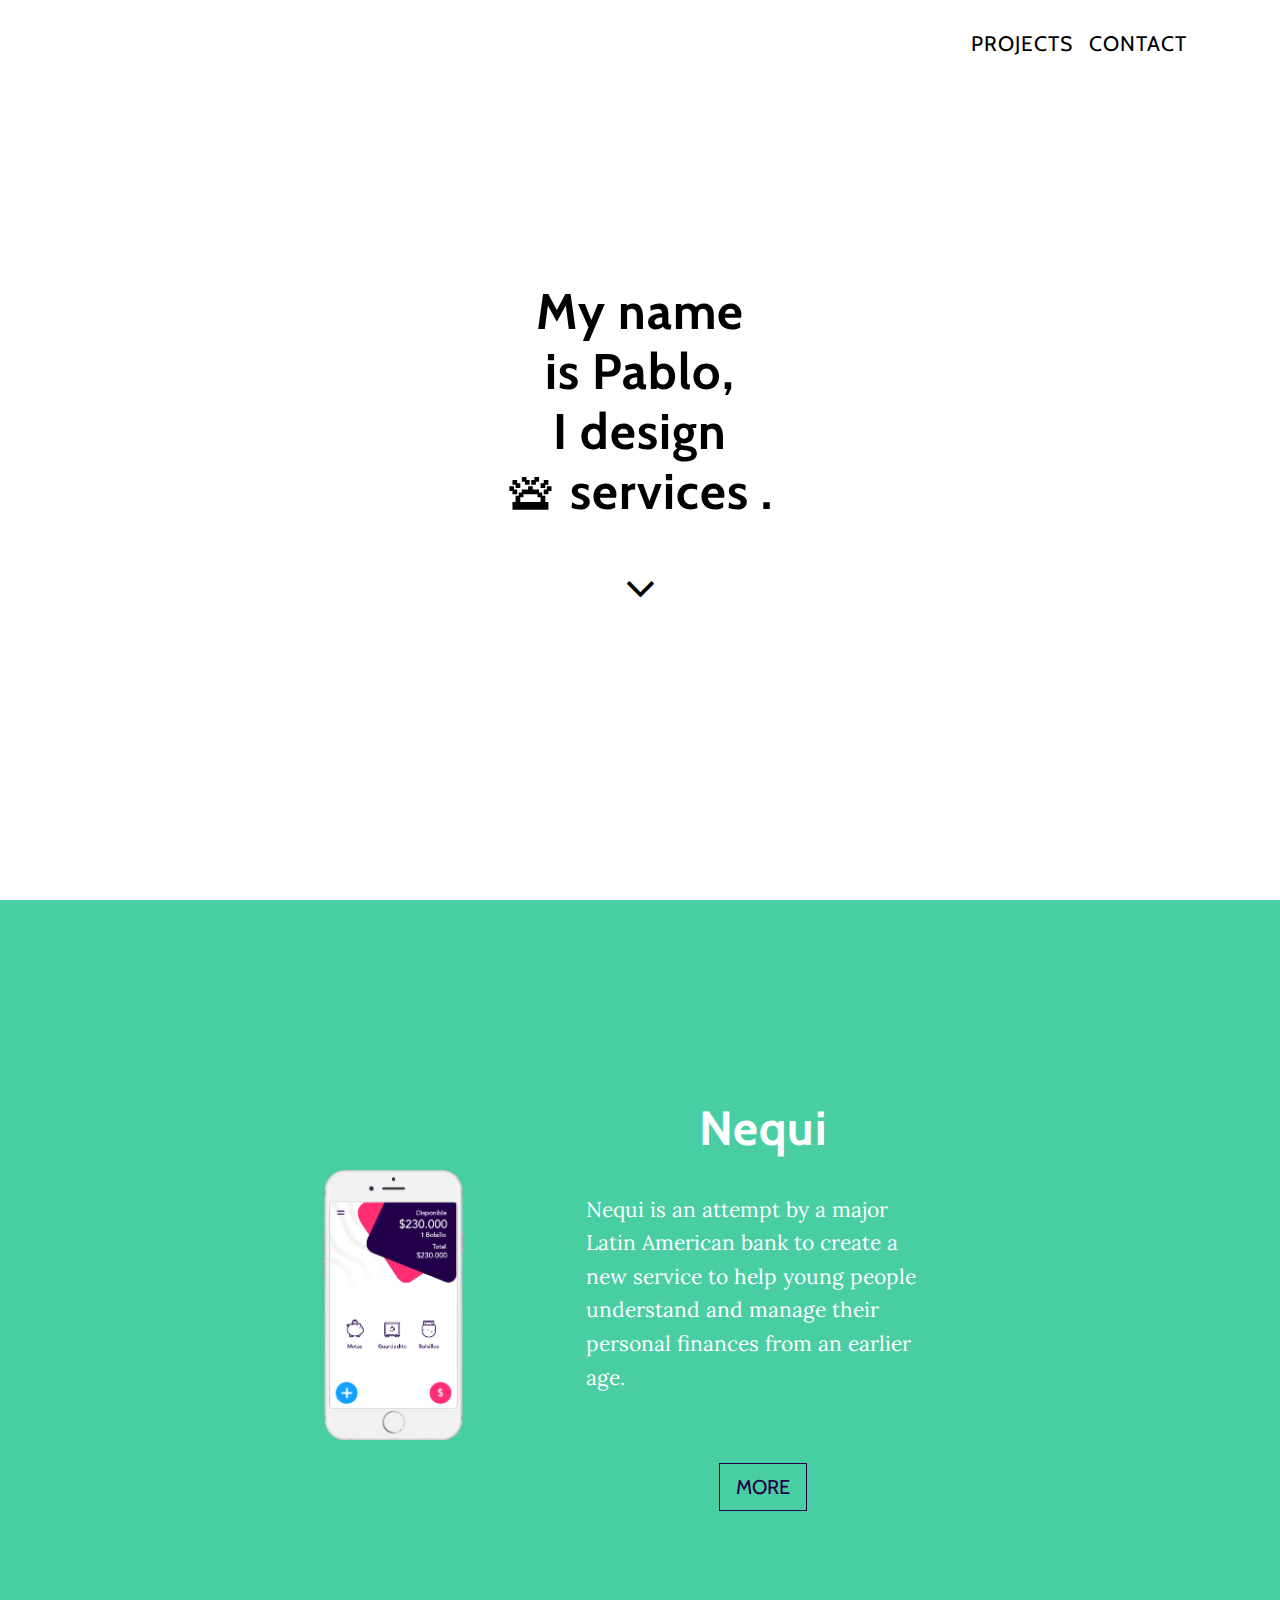
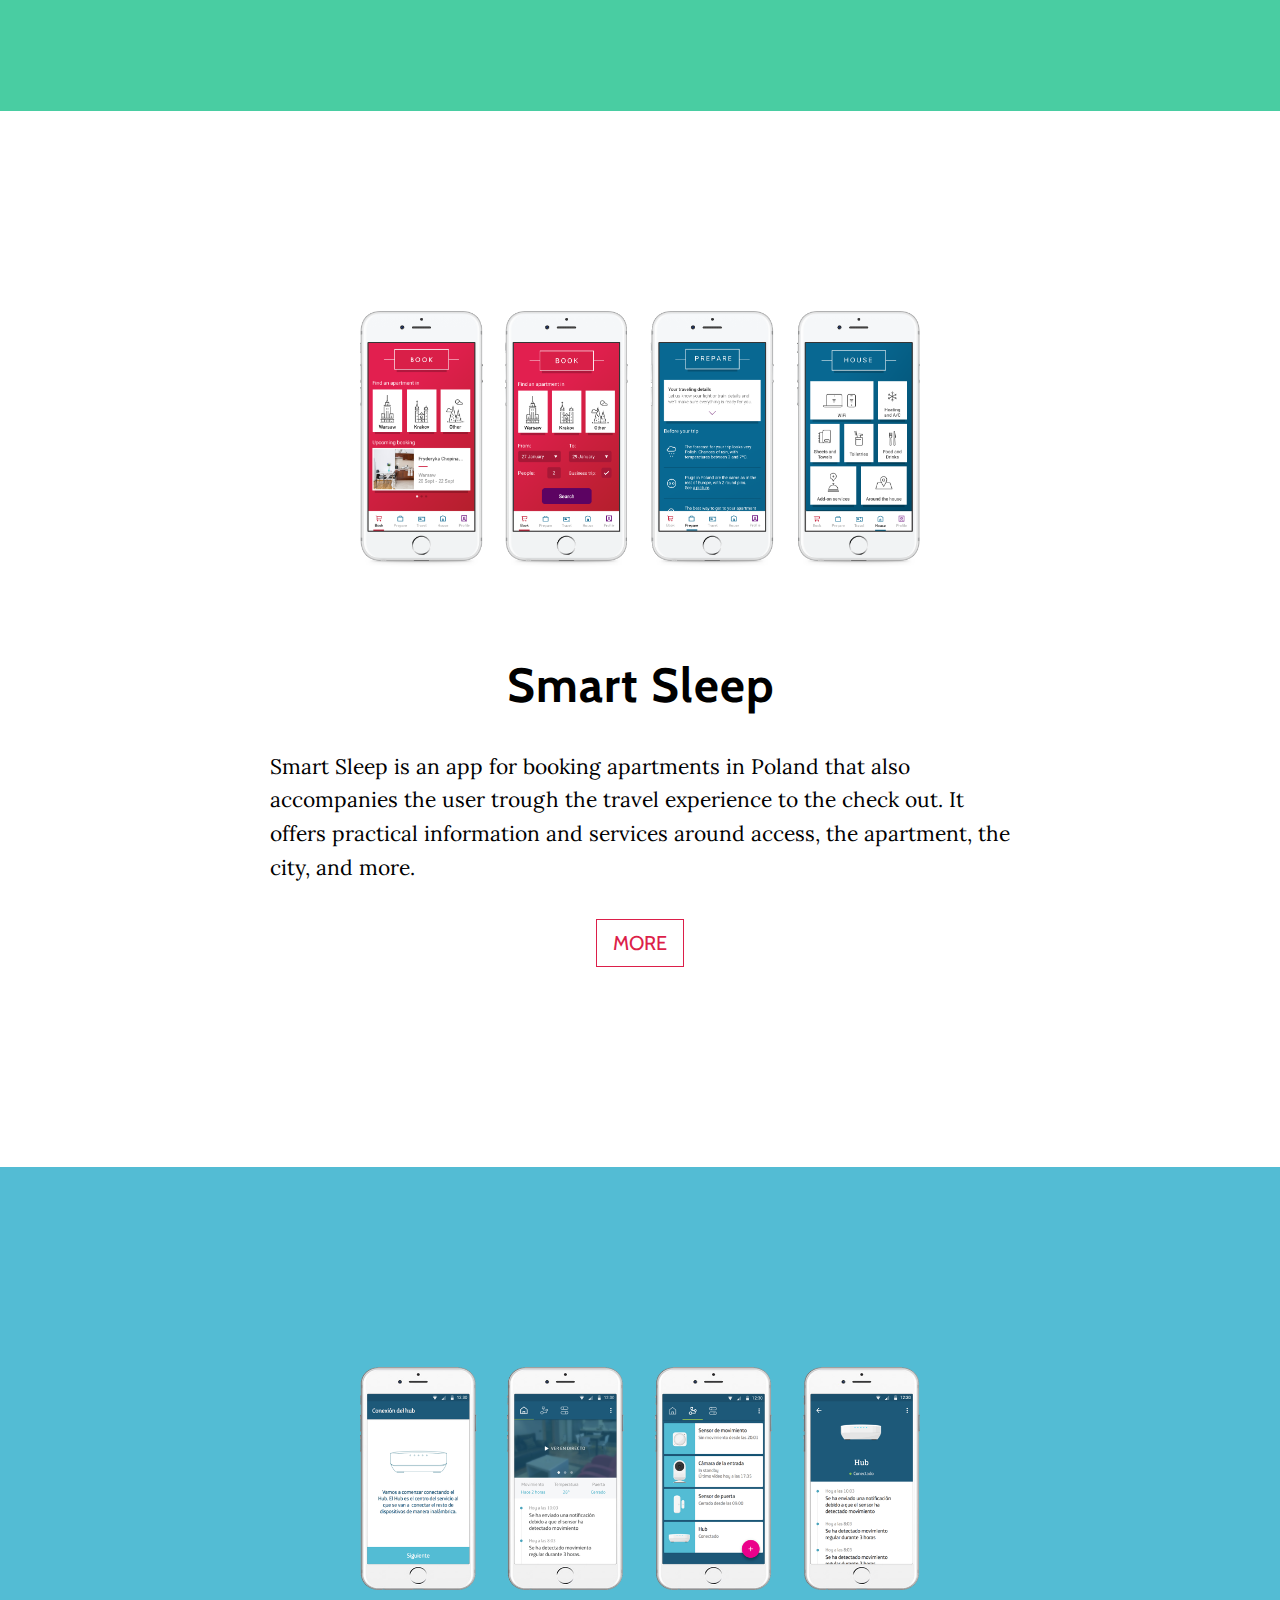
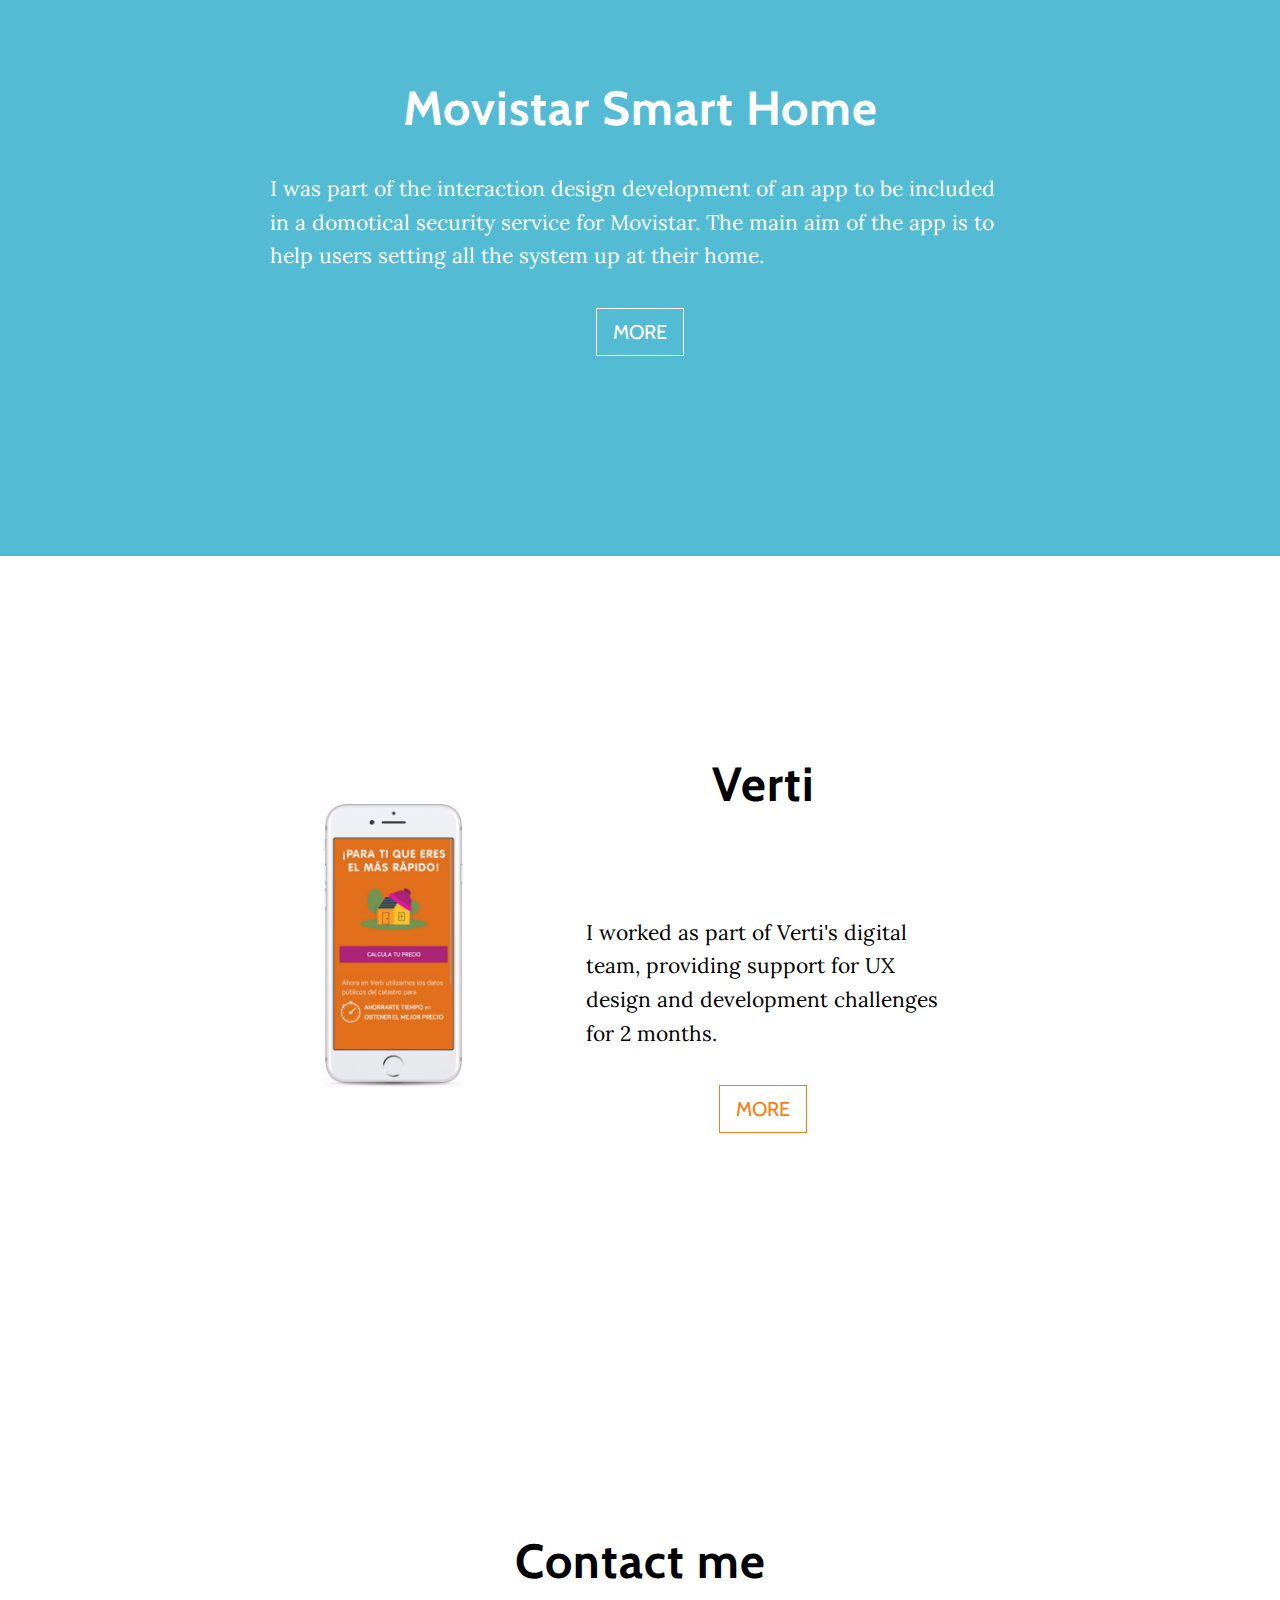
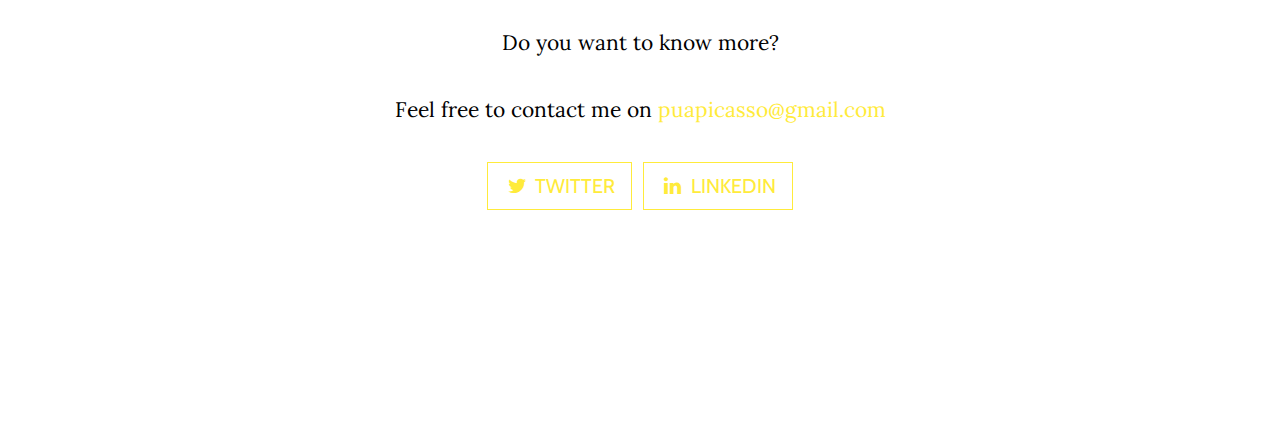
==== commit 26d9a460: "Add emojis to changing words" ====
--- a/index.html
+++ b/index.html
@@ -76,9 +76,9 @@
             <div id="intro-text" class="col-lg-8 mx-auto">
               <!-- <h4 class="brand-heading">Pablo Álvarez</h4> -->
               <h1 class="intro-text">
-                My name<br />is Pablo,<br />I design<br /><span id="change-word"
-                  >services</span
-                >.
+                My name<br />is Pablo,<br />I design<br />
+                <span id="change-word">🛎 services</span>
+                .
               </h1>
               <a href="#nequi" class="btn non-focus-border js-scroll-trigger">
                 <i
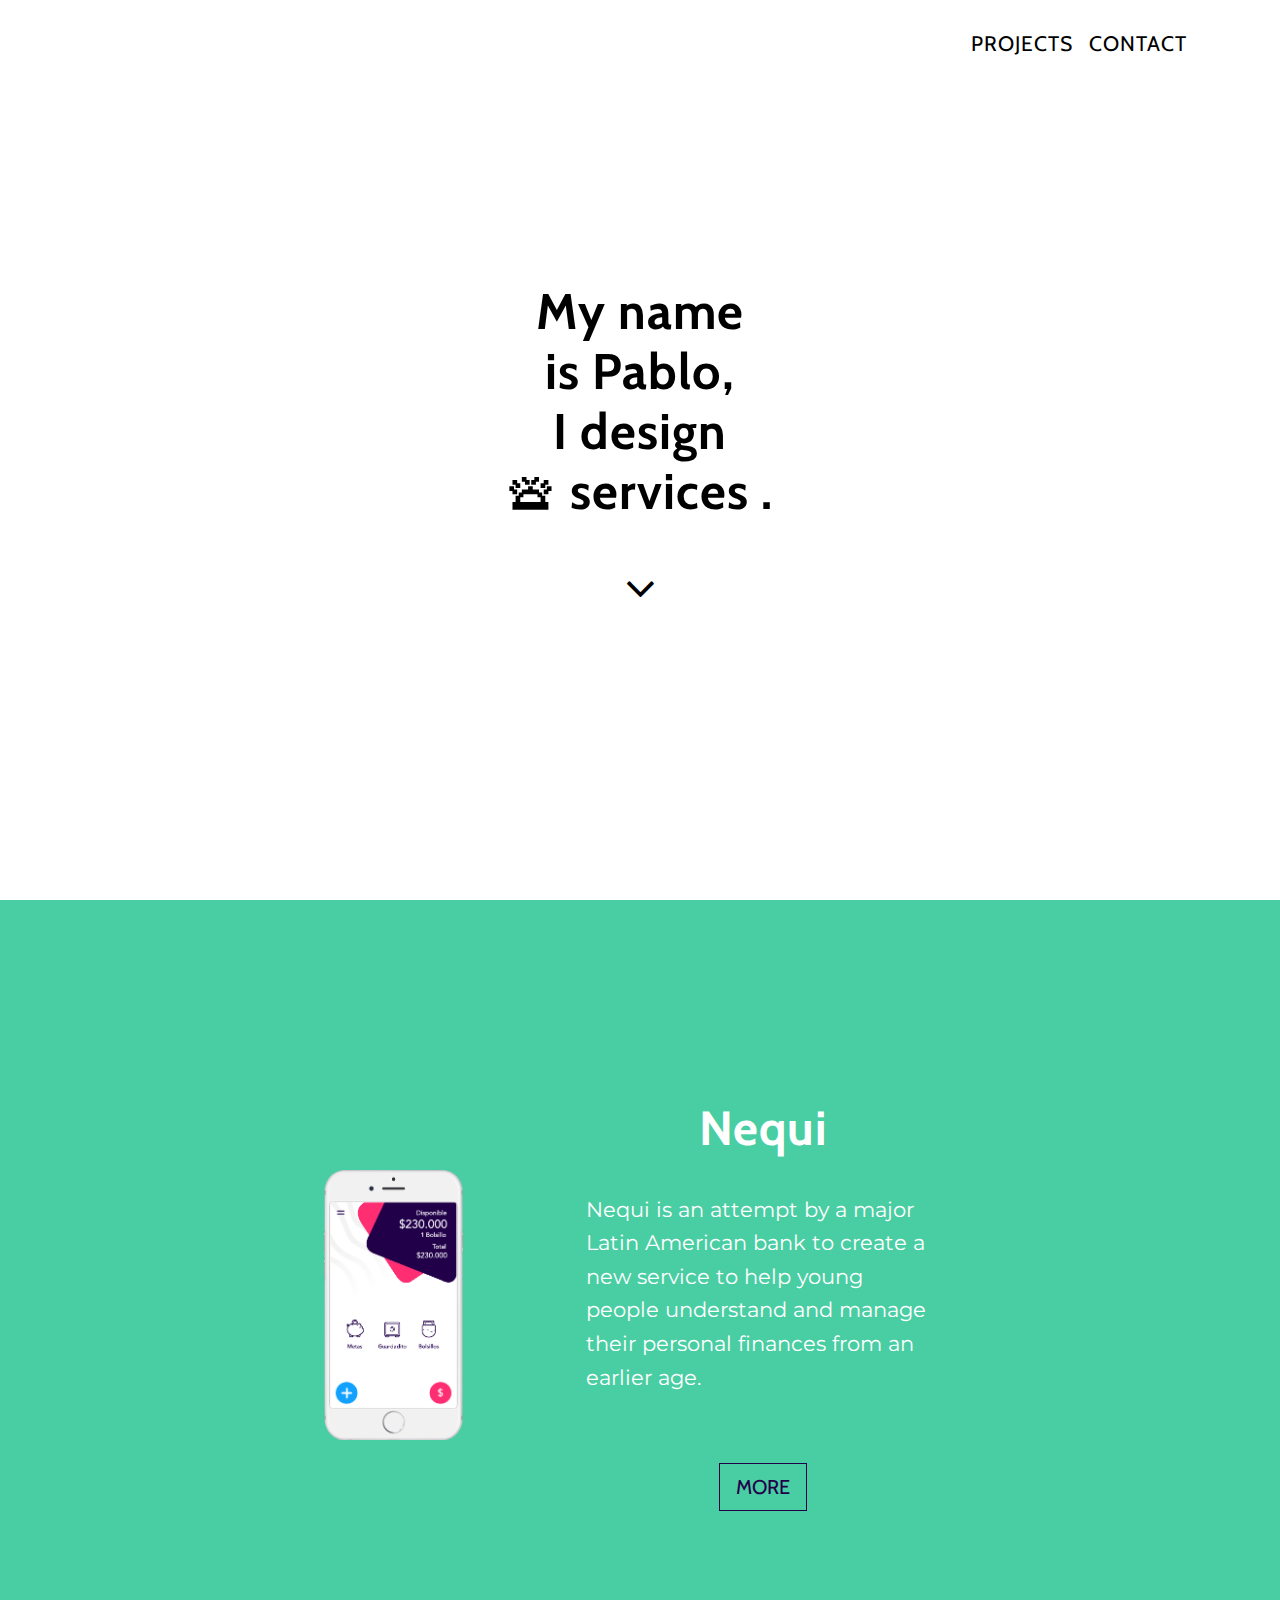
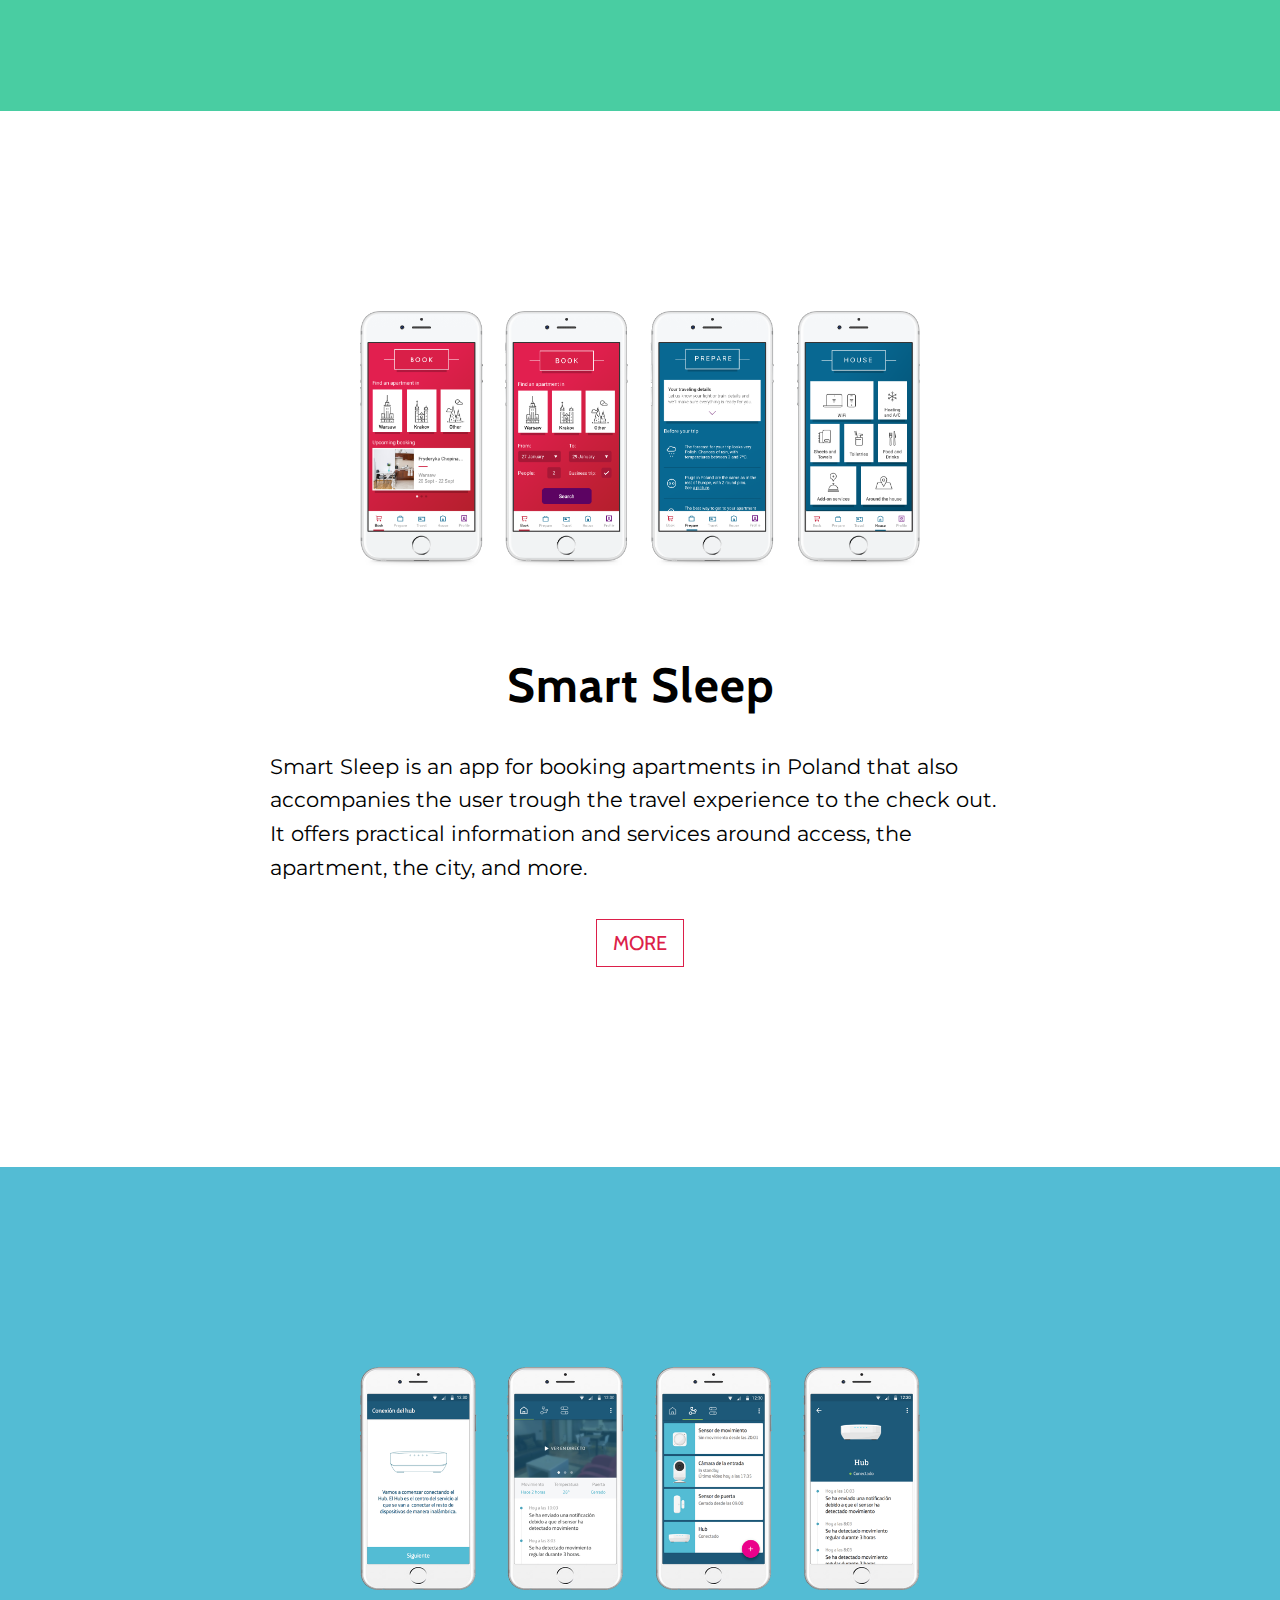
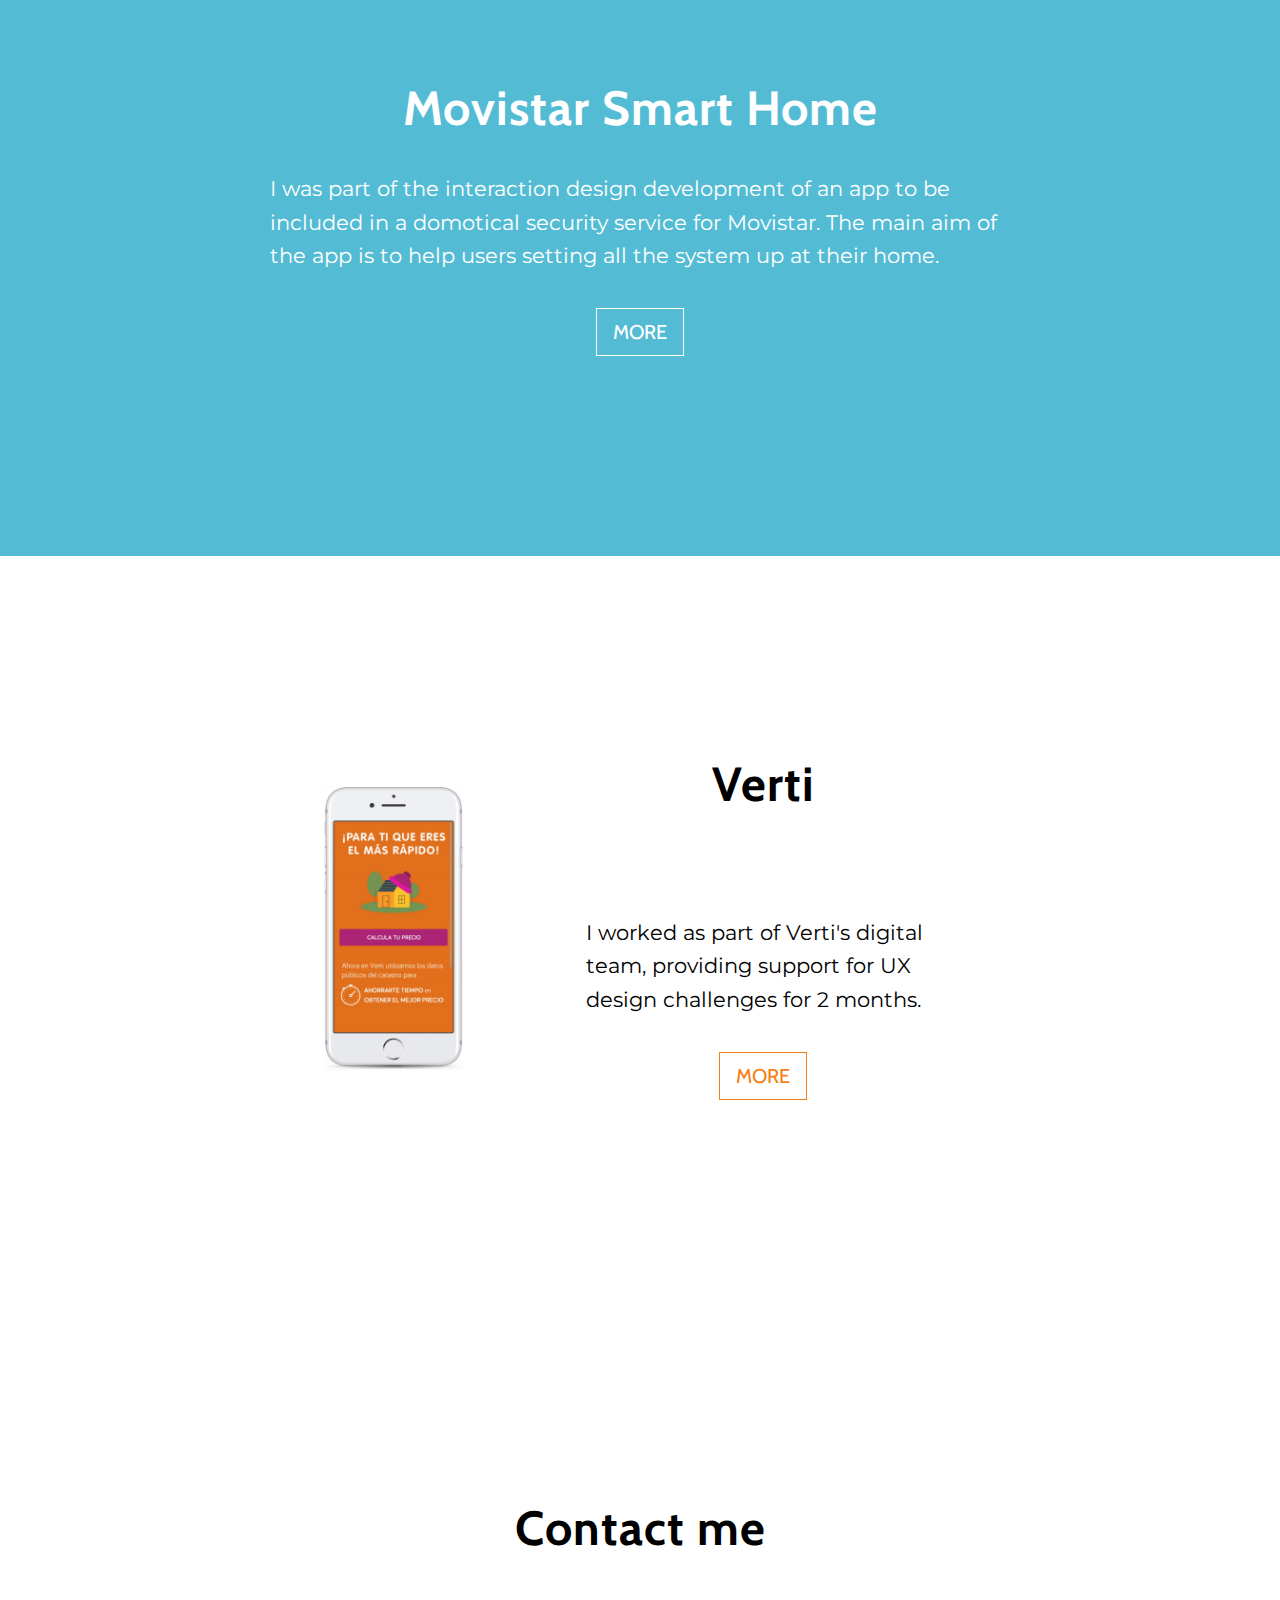
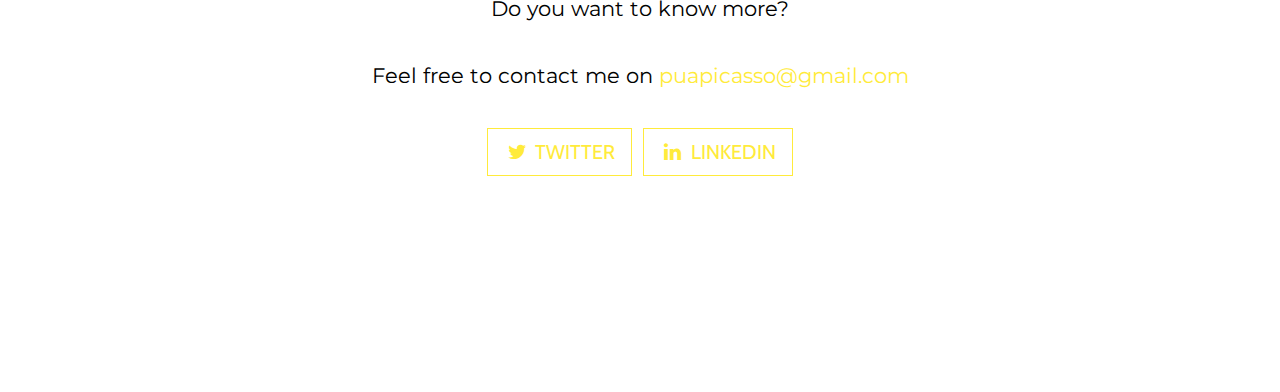
==== commit 54c21c82: "Update vertis description" ====
--- a/index.html
+++ b/index.html
@@ -15,6 +15,12 @@
     <!-- Bootstrap core CSS -->
     <link href="vendor/bootstrap/css/bootstrap.min.css" rel="stylesheet" />
     <!-- Custom fonts for this template -->
+
+    <link
+      href="https://fonts.googleapis.com/css?family=Montserrat&display=swap"
+      rel="stylesheet"
+      type="text/css"
+    />
     <link
       href="vendor/font-awesome/css/font-awesome.min.css"
       rel="stylesheet"
@@ -237,7 +243,7 @@
                 <p>
                   <br />
                   <br />I worked as part of Verti's digital team, providing
-                  support for UX design and development challenges for 2 months.
+                  support for UX design challenges for 2 months.
                 </p>
                 <a
                   href="/verti.html"
--- a/css/grayscale.css
+++ b/css/grayscale.css
@@ -1,10 +1,10 @@
-    /*!
+/*!
  * Start Bootstrap - Grayscale v4.0.0-beta.2 (https://startbootstrap.com/template-overviews/grayscale)
  * Copyright 2013-2017 Start Bootstrap
  * Licensed under MIT (https://github.com/BlackrockDigital/startbootstrap-grayscale/blob/master/LICENSE)
  */
-    /*index*/
-    /*  a {
+/*index*/
+/*  a {
   -webkit-transition: all 0.2s ease-in-out;
   -moz-transition: all 0.2s ease-in-out;
   transition: all 0.2s ease-in-out;
@@ -14,516 +14,510 @@
     color: #fbc02d; }
 */
 
-    body {
-        font-family: 'Lora', 'Helvetica Neue', Helvetica, Arial, sans-serif;
-        position: relative;
-        width: 100%;
-        height: 100%;
-        color: black;
-        background-color: white;
-        font-size: 21px;
-    }
-
-    html {
-        width: 100%;
-        height: 100%;
-    }
-
-    h1,
-    h2,
-    h3,
-    h4,
-    h5,
-    h6 {
-        font-family: 'Cabin', 'Helvetica Neue', Helvetica, Arial, sans-serif;
-        font-weight: 700;
-        margin: 0 0 35px;
-        letter-spacing: 1px;
-        /* text-transform: uppercase; */
-    }
-
-    h2 {
-        font-size: 3rem;
-    }
-    h3 {
-        font-size: 2.25rem;
-    }
-
-    p {
-        font-size: 21px;
-        line-height: 1.5;
-        margin: 0 0 25px;
-        text-align: left;
-    }
-
-    figcaption{
-        font-size: 1rem;
-    }
-
-    @media (min-width: 768px) {
-        p {
-            font-size: 21px;
-            line-height: 1.6;
-            margin: 0 0 35px;
-        }
-    }
-
-    a {
-        -webkit-transition: all 0.2s ease-in-out;
-        -moz-transition: all 0.2s ease-in-out;
-        transition: all 0.2s ease-in-out;
-        color: #ffeb3b;
-    }
-
-    a:focus,
-    a:hover {
-        text-decoration: underline;
-        color: #ffeb3b;
-    }
-
-
-    /*********/
-
-    .pilcro-link {
-        -webkit-transition: all 0.2s ease-in-out;
-        -moz-transition: all 0.2s ease-in-out;
-        transition: all 0.2s ease-in-out;
-        text-decoration: none;
-        color: #EC6470;
-    }
-
-    .pilcro-link:focus,
-    .pilcro-link:hover {
-        text-decoration: underline;
-        color: #EC6470;
-    }
-    /************/
-
-    #mainNav {
-        overflow: hidden;
-        position: fixed;
-        width: 100%;
-        z-index: 999;
-        font-family: 'Cabin', 'Helvetica Neue', Helvetica, Arial, sans-serif;
-        margin-bottom: 0;
-        text-transform: uppercase;
-        /* border-bottom: 1px solid rgba(255, 255, 255, 0.3); */
-        background-color: white;
-    }
-
-    #mainNav .navbar-toggler {
-        font-size: 14px;
-        padding: 11px;
-        color: black;
-        border: none;
-    }
-
-    #mainNav .navbar-brand {
-        font-weight: 700;
-    }
-
-    #mainNav a {
-        color: black;
-    }
-
-    #mainNav .navbar-nav .nav-item {
-        -webkit-transition: background 0.3s ease-in-out;
-        -moz-transition: background 0.3s ease-in-out;
-        transition: background 0.3s ease-in-out;
-    }
-
-    #mainNav .navbar-nav .nav-item:hover {
-        color: fade(white, 80%);
-        outline: none;
-        background-color: transparent;
-    }
-
-    #mainNav .navbar-nav .nav-item:active,
-    #mainNav .navbar-nav .nav-item:focus {
-        outline: none;
-        background-color: transparent;
-    }
-
-    @media (min-width: 992px) {
-        #mainNav {
-            padding-top: 20px;
-            padding-bottom: 20px;
-            -webkit-transition: background 0.3s ease-in-out, padding-top 0.3s ease-in-out, padding-bottom 0.3s;
-            -moz-transition: background 0.3s ease-in-out, padding-top 0.3s ease-in-out, padding-bottom 0.3s;
-            transition: background 0.3s ease-in-out, padding-top 0.3s ease-in-out, padding-bottom 0.3s;
-            letter-spacing: 1px;
-            border-bottom: none;
-            background: white;
-        }
-        #mainNav.navbar-shrink {
-            padding-top: 10px;
-            padding-bottom: 10px;
-            /* border-bottom: 1px solid rgba(255, 255, 255, 0.3); */
-            background: white;
-        }
-        #mainNav .nav-link.active {
-            outline: none;
-            /* background-color: rgba(255, 255, 255, 0.3); */
-            border-bottom: 6px solid rgba(255, 255, 255, 0.3);
-            
-        }
-        /* #mainNav .nav-link.active:hover {
+body {
+  font-family: "Montserrat", "Helvetica Neue", Helvetica, Arial, sans-serif;
+  /* font-family: 'Lora', 'Helvetica Neue', Helvetica, Arial, sans-serif; */
+  position: relative;
+  width: 100%;
+  height: 100%;
+  color: black;
+  background-color: white;
+  font-size: 21px;
+}
+
+html {
+  width: 100%;
+  height: 100%;
+}
+
+h1,
+h2,
+h3,
+h4,
+h5,
+h6 {
+  font-family: "Cabin", "Helvetica Neue", Helvetica, Arial, sans-serif;
+  font-weight: 700;
+  margin: 0 0 35px;
+  letter-spacing: 1px;
+  /* text-transform: uppercase; */
+}
+
+h2 {
+  font-size: 3rem;
+}
+h3 {
+  font-size: 2.25rem;
+}
+
+p {
+  font-size: 21px;
+  line-height: 1.5;
+  margin: 0 0 25px;
+  text-align: left;
+}
+
+figcaption {
+  font-size: 1rem;
+  padding-top: 8px;
+}
+
+@media (min-width: 768px) {
+  p {
+    font-size: 21px;
+    line-height: 1.6;
+    margin: 0 0 35px;
+  }
+}
+
+a {
+  -webkit-transition: all 0.2s ease-in-out;
+  -moz-transition: all 0.2s ease-in-out;
+  transition: all 0.2s ease-in-out;
+  color: #ffeb3b;
+}
+
+a:focus,
+a:hover {
+  text-decoration: underline;
+  color: #ffeb3b;
+}
+
+/*********/
+
+.pilcro-link {
+  -webkit-transition: all 0.2s ease-in-out;
+  -moz-transition: all 0.2s ease-in-out;
+  transition: all 0.2s ease-in-out;
+  text-decoration: none;
+  color: #ec6470;
+}
+
+.pilcro-link:focus,
+.pilcro-link:hover {
+  text-decoration: underline;
+  color: #ec6470;
+}
+/************/
+
+#mainNav {
+  overflow: hidden;
+  position: fixed;
+  width: 100%;
+  z-index: 999;
+  font-family: "Cabin", "Helvetica Neue", Helvetica, Arial, sans-serif;
+  margin-bottom: 0;
+  text-transform: uppercase;
+  /* border-bottom: 1px solid rgba(255, 255, 255, 0.3); */
+  background-color: white;
+}
+
+#mainNav .navbar-toggler {
+  font-size: 14px;
+  padding: 11px;
+  color: black;
+  border: none;
+}
+
+#mainNav .navbar-brand {
+  font-weight: 700;
+}
+
+#mainNav a {
+  color: black;
+}
+
+#mainNav .navbar-nav .nav-item {
+  -webkit-transition: background 0.3s ease-in-out;
+  -moz-transition: background 0.3s ease-in-out;
+  transition: background 0.3s ease-in-out;
+}
+
+#mainNav .navbar-nav .nav-item:hover {
+  color: fade(white, 80%);
+  outline: none;
+  background-color: transparent;
+}
+
+#mainNav .navbar-nav .nav-item:active,
+#mainNav .navbar-nav .nav-item:focus {
+  outline: none;
+  background-color: transparent;
+}
+
+@media (min-width: 992px) {
+  #mainNav {
+    padding-top: 20px;
+    padding-bottom: 20px;
+    -webkit-transition: background 0.3s ease-in-out,
+      padding-top 0.3s ease-in-out, padding-bottom 0.3s;
+    -moz-transition: background 0.3s ease-in-out, padding-top 0.3s ease-in-out,
+      padding-bottom 0.3s;
+    transition: background 0.3s ease-in-out, padding-top 0.3s ease-in-out,
+      padding-bottom 0.3s;
+    letter-spacing: 1px;
+    border-bottom: none;
+    background: white;
+  }
+  #mainNav.navbar-shrink {
+    padding-top: 10px;
+    padding-bottom: 10px;
+    /* border-bottom: 1px solid rgba(255, 255, 255, 0.3); */
+    background: white;
+  }
+  #mainNav .nav-link.active {
+    outline: none;
+    /* background-color: rgba(255, 255, 255, 0.3); */
+    border-bottom: 6px solid rgba(255, 255, 255, 0.3);
+  }
+  /* #mainNav .nav-link.active:hover {
             color: white;
         } */
-    }
-
-    .masthead {
-        display: table;
-        width: 100%;
-        height: auto;
-        padding: 200px 0;
-        text-align: center;
-        color: black;
-        /* background: url("../img/post-it-pablo.png") no-repeat bottom center scroll;
+}
+
+.masthead {
+  display: table;
+  width: 100%;
+  height: auto;
+  padding: 200px 0;
+  text-align: center;
+  color: black;
+  /* background: url("../img/post-it-pablo.png") no-repeat bottom center scroll;
         -webkit-filter: grayscale(100%) ;
         filter:  grayscale(100%) ; */
-        /* background-color: #1c1c1c; */
-        -webkit-background-size: cover;
-        -moz-background-size: cover;
-        -o-background-size: cover;
-        background-size: cover;
-    }
-    /* */
-
-    .masthead .intro-body {
-        display: table-cell;
-        vertical-align: middle;
-    }
-
-    .masthead .intro-body .brand-heading {
-        font-size: 50px;
-    }
-
-    .masthead .intro-body .intro-text {
-        font-size: 18px;
-    }
-
-    @media (min-width: 768px) {
-        .masthead {
-            height: 100%;
-            padding: 0;
-        }
-        .masthead .intro-body .brand-heading {
-            font-size: 50px;
-        }
-        .masthead .intro-body .intro-text {
-            font-size: 50px;
-        }
-    }
-
-
-
-    .btn-down {
-        color: black;
-    }
-
-    .btn-down:focus,
-    .btn-down:hover {
-        color: black;
-        outline: none;
-        /*background: rgba(255, 255, 255, 0.1);*/
-    }
-
-    .non-focus-border:focus,
-    .non-focus-border:hover {
-        outline: none;
-        box-shadow: none;
-    }
-    /*home*/
-
-    .pabloalvarez {
-        margin-top: auto;
-        margin-bottom: auto;
-    }
-
-    .content-section {
-        padding-top: 150px;
-        padding-bottom: 150px;
-    }
-
-    .project-section {
-        z-index: 9999;
-        color: white;
-        /*background: url("../img/downloads-bg.jpg") no-repeat center center scroll;*/
-        background-color: #fff;
-        -webkit-background-size: cover;
-        -moz-background-size: cover;
-        -o-background-size: cover;
-        background-size: cover;
-    }
-
-
-
-    /*nequi*/
-
-    #nequi {
-        background-color: #49cda2;
-    }
-
-    #section-gif {
-        /*width: 30%;*/
-        vertical-align: middle;
-        margin-top: auto;
-        margin-bottom: auto;
-        padding-right: 6vh;
-        padding-left: 6vh;
-    }
-
-    #section-gif .img {
-        vertical-align: middle;
-    }
-
-    #section-text {
-        /*    margin: 20px;*/
-        vertical-align: middle;
-        margin-top: auto;
-        margin-bottom: auto;
-        padding-right: 6vh;
-        padding-left: 6vh;
-    }
-    /*verti*/
-
-    #verti {
-        background-color: #fff;
-        color: #000;
-    }
-    /*white*/
-    #white-section {
-        background-color: #fff;
-        color: #000;
-    }
-    /* ballth*/
-
-    #ballth {
-        background-color: #FAFAFA;
-        color: #000;
-    }
-
-    #ipad {
-        margin: 10vh;
-        margin-top: 0;
-        background: url("../img/bth.gif") no-repeat bottom center scroll;
-        background-size: 82%;
-        background-position: center;
-        /*background top: -40px;*/
-        /*background-color: #003366;*/
-    }
-
-    #iphones {
-        margin: 10vh;
-        margin-top: 0;
-        /*  background-color: #003366;
+  /* background-color: #1c1c1c; */
+  -webkit-background-size: cover;
+  -moz-background-size: cover;
+  -o-background-size: cover;
+  background-size: cover;
+}
+/* */
+
+.masthead .intro-body {
+  display: table-cell;
+  vertical-align: middle;
+}
+
+.masthead .intro-body .brand-heading {
+  font-size: 50px;
+}
+
+.masthead .intro-body .intro-text {
+  font-size: 18px;
+}
+
+@media (min-width: 768px) {
+  .masthead {
+    height: 100%;
+    padding: 0;
+  }
+  .masthead .intro-body .brand-heading {
+    font-size: 50px;
+  }
+  .masthead .intro-body .intro-text {
+    font-size: 50px;
+  }
+}
+
+.btn-down {
+  color: black;
+}
+
+.btn-down:focus,
+.btn-down:hover {
+  color: black;
+  outline: none;
+  /*background: rgba(255, 255, 255, 0.1);*/
+}
+
+.non-focus-border:focus,
+.non-focus-border:hover {
+  outline: none;
+  box-shadow: none;
+}
+/*home*/
+
+.pabloalvarez {
+  margin-top: auto;
+  margin-bottom: auto;
+}
+
+.content-section {
+  padding-top: 150px;
+  padding-bottom: 150px;
+}
+
+.project-section {
+  z-index: 9999;
+  color: white;
+  /*background: url("../img/downloads-bg.jpg") no-repeat center center scroll;*/
+  background-color: #fff;
+  -webkit-background-size: cover;
+  -moz-background-size: cover;
+  -o-background-size: cover;
+  background-size: cover;
+}
+
+/*nequi*/
+
+#nequi {
+  background-color: #49cda2;
+}
+
+#section-gif {
+  /*width: 30%;*/
+  vertical-align: middle;
+  margin-top: auto;
+  margin-bottom: auto;
+  padding-right: 6vh;
+  padding-left: 6vh;
+}
+
+#section-gif .img {
+  vertical-align: middle;
+}
+
+#section-text {
+  /*    margin: 20px;*/
+  vertical-align: middle;
+  margin-top: auto;
+  margin-bottom: auto;
+  padding-right: 6vh;
+  padding-left: 6vh;
+}
+/*verti*/
+
+#verti {
+  background-color: #fff;
+  color: #000;
+}
+/*white*/
+#white-section {
+  background-color: #fff;
+  color: #000;
+}
+/* ballth*/
+
+#ballth {
+  background-color: #fafafa;
+  color: #000;
+}
+
+#ipad {
+  margin: 10vh;
+  margin-top: 0;
+  background: url("../img/bth.gif") no-repeat bottom center scroll;
+  background-size: 82%;
+  background-position: center;
+  /*background top: -40px;*/
+  /*background-color: #003366;*/
+}
+
+#iphones {
+  margin: 10vh;
+  margin-top: 0;
+  /*  background-color: #003366;
 */
-    }
-    /*connected home*/
-
-    #connected {
-        background-color: #53BCD4;
-        color: #fff;
-    }
-
-    @media (min-width: 992px) {
-        .content-section {
-            padding-top: 200px;
-            padding-bottom: 200px;
-        }
-    }
-
-    .btn {
-        font-family: 'Cabin', 'Helvetica Neue', Helvetica, Arial, sans-serif;
-        font-weight: 400;
-        -webkit-transition: all 0.3s ease-in-out;
-        -moz-transition: all 0.3s ease-in-out;
-        transition: all 0.3s ease-in-out;
-        text-transform: uppercase;
-        border-radius: 0;
-    }
-
-    .btn-default {
-        color: #ffeb3b;
-        border: 1px solid #ffeb3b;
-        background-color: transparent;
-    }
-
-    .btn-default:focus,
-    .btn-default:hover {
-        /*outline:0;*/
-        outline: none;
-        color: black;
-        border: 1px solid #ffeb3b;
-        /*outline: none;*/
-        background-color: #ffeb3b;
-    }
+}
+/*connected home*/
+
+#connected {
+  background-color: #53bcd4;
+  color: #fff;
+}
+
+@media (min-width: 992px) {
+  .content-section {
+    padding-top: 200px;
+    padding-bottom: 200px;
+  }
+}
+
+.btn {
+  font-family: "Cabin", "Helvetica Neue", Helvetica, Arial, sans-serif;
+  font-weight: 400;
+  -webkit-transition: all 0.3s ease-in-out;
+  -moz-transition: all 0.3s ease-in-out;
+  transition: all 0.3s ease-in-out;
+  text-transform: uppercase;
+  border-radius: 0;
+}
+
+.btn-default {
+  color: #ffeb3b;
+  border: 1px solid #ffeb3b;
+  background-color: transparent;
+}
+
+.btn-default:focus,
+.btn-default:hover {
+  /*outline:0;*/
+  outline: none;
+  color: black;
+  border: 1px solid #ffeb3b;
+  /*outline: none;*/
+  background-color: #ffeb3b;
+}
 /************/
-    .nequi {
-        color: #210049;
-        border: 1px solid #210049;
-        background-color: #210049;
-        background-color: transparent;
-    }
-
-    .nequi:focus,
-    .nequi:hover {
-        color: #49cda2;
-        border: 1px solid #210049;
-        /*outline: none;*/
-        background-color: #210049;
-        /*box-shadow: none;*/
-    }
-
-
-    .nequi-link {
-        -webkit-transition: all 0.2s ease-in-out;
-        -moz-transition: all 0.2s ease-in-out;
-        transition: all 0.2s ease-in-out;
-        text-decoration: none;
-        color: #49cda2;
-    }
-
-    .nequi-link:focus,
-    .nequi-link:hover {
-        text-decoration: underline;
-        color: #49cda2;
-    }
+.nequi {
+  color: #210049;
+  border: 1px solid #210049;
+  background-color: #210049;
+  background-color: transparent;
+}
+
+.nequi:focus,
+.nequi:hover {
+  color: #49cda2;
+  border: 1px solid #210049;
+  /*outline: none;*/
+  background-color: #210049;
+  /*box-shadow: none;*/
+}
+
+.nequi-link {
+  -webkit-transition: all 0.2s ease-in-out;
+  -moz-transition: all 0.2s ease-in-out;
+  transition: all 0.2s ease-in-out;
+  text-decoration: none;
+  color: #49cda2;
+}
+
+.nequi-link:focus,
+.nequi-link:hover {
+  text-decoration: underline;
+  color: #49cda2;
+}
 /************/
-    .white-section {
-        color: #DC1F4A;
-        border: 1px solid #DC1F4A;
-        background-color: #DC1F4A;
-        background-color: transparent;
-    }
-
-    .white-section:focus,
-    .white-section:hover {
-        color: #fff;
-        border: 1px solid #DC1F4A;
-        /*outline: none;*/
-        background-color: #DC1F4A;
-        /*box-shadow: none;*/
-    }
-
-
-    /************/
-    .white-button {
-        color: #fff;
-        border: 1px solid #fff;
-        background-color: #fff;
-        background-color: transparent;
-    }
-
-    .white-button:focus,
-    .white-button:hover {
-        color: #53BCD4;
-        border: 1px solid #fff;
-        /*outline: none;*/
-        background-color: #fff;
-        /*box-shadow: none;*/
-    }
+.white-section {
+  color: #dc1f4a;
+  border: 1px solid #dc1f4a;
+  background-color: #dc1f4a;
+  background-color: transparent;
+}
+
+.white-section:focus,
+.white-section:hover {
+  color: #fff;
+  border: 1px solid #dc1f4a;
+  /*outline: none;*/
+  background-color: #dc1f4a;
+  /*box-shadow: none;*/
+}
+
 /************/
-    .verti {
-        color: #f57f17;
-        border: 1px solid #f57f17;
-        background-color: #f57f17;
-        background-color: transparent;
-    }
-
-    .verti:focus,
-    .verti:hover {
-        color: #fff;
-        border: 1px solid #f57f17;
-        /*outline: none;*/
-        background-color: #f57f17;
-        /*box-shadow: none;*/
-    }
+.white-button {
+  color: #fff;
+  border: 1px solid #fff;
+  background-color: #fff;
+  background-color: transparent;
+}
+
+.white-button:focus,
+.white-button:hover {
+  color: #53bcd4;
+  border: 1px solid #fff;
+  /*outline: none;*/
+  background-color: #fff;
+  /*box-shadow: none;*/
+}
 /************/
-    .ballth {
-        color: #29B6F6;
-        border: 1px solid #29B6F6;
-        background-color: #29B6F6;
-        background-color: transparent;
-    }
-
-    .ballth:focus,
-    .ballth:hover {
-        color: #fff;
-        border: 1px solid #29B6F6;
-        /*outline: none;*/
-        background-color: #29B6F6;
-        /*box-shadow: none;*/
-    }
-
-
-
-    iframe {
-        margin: 10px;
-    }
-
-    ul.banner-social-buttons {
-        margin-top: 0;
-    }
-
-    @media (max-width: 1199px) {
-        ul.banner-social-buttons {
-            margin-top: 15px;
-        }
-    }
-
-    @media (max-width: 767px) {
-        ul.banner-social-buttons li {
-            display: block;
-            margin-bottom: 20px;
-            padding: 0;
-        }
-        ul.banner-social-buttons li:last-child {
-            margin-bottom: 0;
-        }
-    }
-
-    footer {
-        padding: 50px 0;
-    }
-
-    footer p {
-        font-size: 14px;
-        margin: 0;
-    }
-
-     ::-moz-selection {
-        background: #fcfcfc;
-        background: rgba(255, 255, 255, 0.2);
-        text-shadow: none;
-    }
-
-     ::selection {
-        background: #fcfcfc;
-        background: rgba(255, 255, 255, 0.2);
-        text-shadow: none;
-    }
-
-    img::selection {
-        background: transparent;
-    }
-
-    img::-moz-selection {
-        background: transparent;
-    }
-
-    body {
-        -webkit-tap-highlight-color: rgba(255, 255, 255, 0.2);
-    }
-
-
-    /*change-word*/
-    /* #change-word {
+.verti {
+  color: #f57f17;
+  border: 1px solid #f57f17;
+  background-color: #f57f17;
+  background-color: transparent;
+}
+
+.verti:focus,
+.verti:hover {
+  color: #fff;
+  border: 1px solid #f57f17;
+  /*outline: none;*/
+  background-color: #f57f17;
+  /*box-shadow: none;*/
+}
+/************/
+.ballth {
+  color: #29b6f6;
+  border: 1px solid #29b6f6;
+  background-color: #29b6f6;
+  background-color: transparent;
+}
+
+.ballth:focus,
+.ballth:hover {
+  color: #fff;
+  border: 1px solid #29b6f6;
+  /*outline: none;*/
+  background-color: #29b6f6;
+  /*box-shadow: none;*/
+}
+
+iframe {
+  margin: 10px;
+}
+
+ul.banner-social-buttons {
+  margin-top: 0;
+}
+
+@media (max-width: 1199px) {
+  ul.banner-social-buttons {
+    margin-top: 15px;
+  }
+}
+
+@media (max-width: 767px) {
+  ul.banner-social-buttons li {
+    display: block;
+    margin-bottom: 20px;
+    padding: 0;
+  }
+  ul.banner-social-buttons li:last-child {
+    margin-bottom: 0;
+  }
+}
+
+footer {
+  padding: 50px 0;
+}
+
+footer p {
+  font-size: 14px;
+  margin: 0;
+}
+
+::-moz-selection {
+  background: #fcfcfc;
+  background: rgba(255, 255, 255, 0.2);
+  text-shadow: none;
+}
+
+::selection {
+  background: #fcfcfc;
+  background: rgba(255, 255, 255, 0.2);
+  text-shadow: none;
+}
+
+img::selection {
+  background: transparent;
+}
+
+img::-moz-selection {
+  background: transparent;
+}
+
+body {
+  -webkit-tap-highlight-color: rgba(255, 255, 255, 0.2);
+}
+
+/*change-word*/
+/* #change-word {
         font-size: 30px;
     } */
 
-    /* .pabloalvarez{
+/* .pabloalvarez{
         width: 650px;
         text-align: left;
-    } */+    } */
